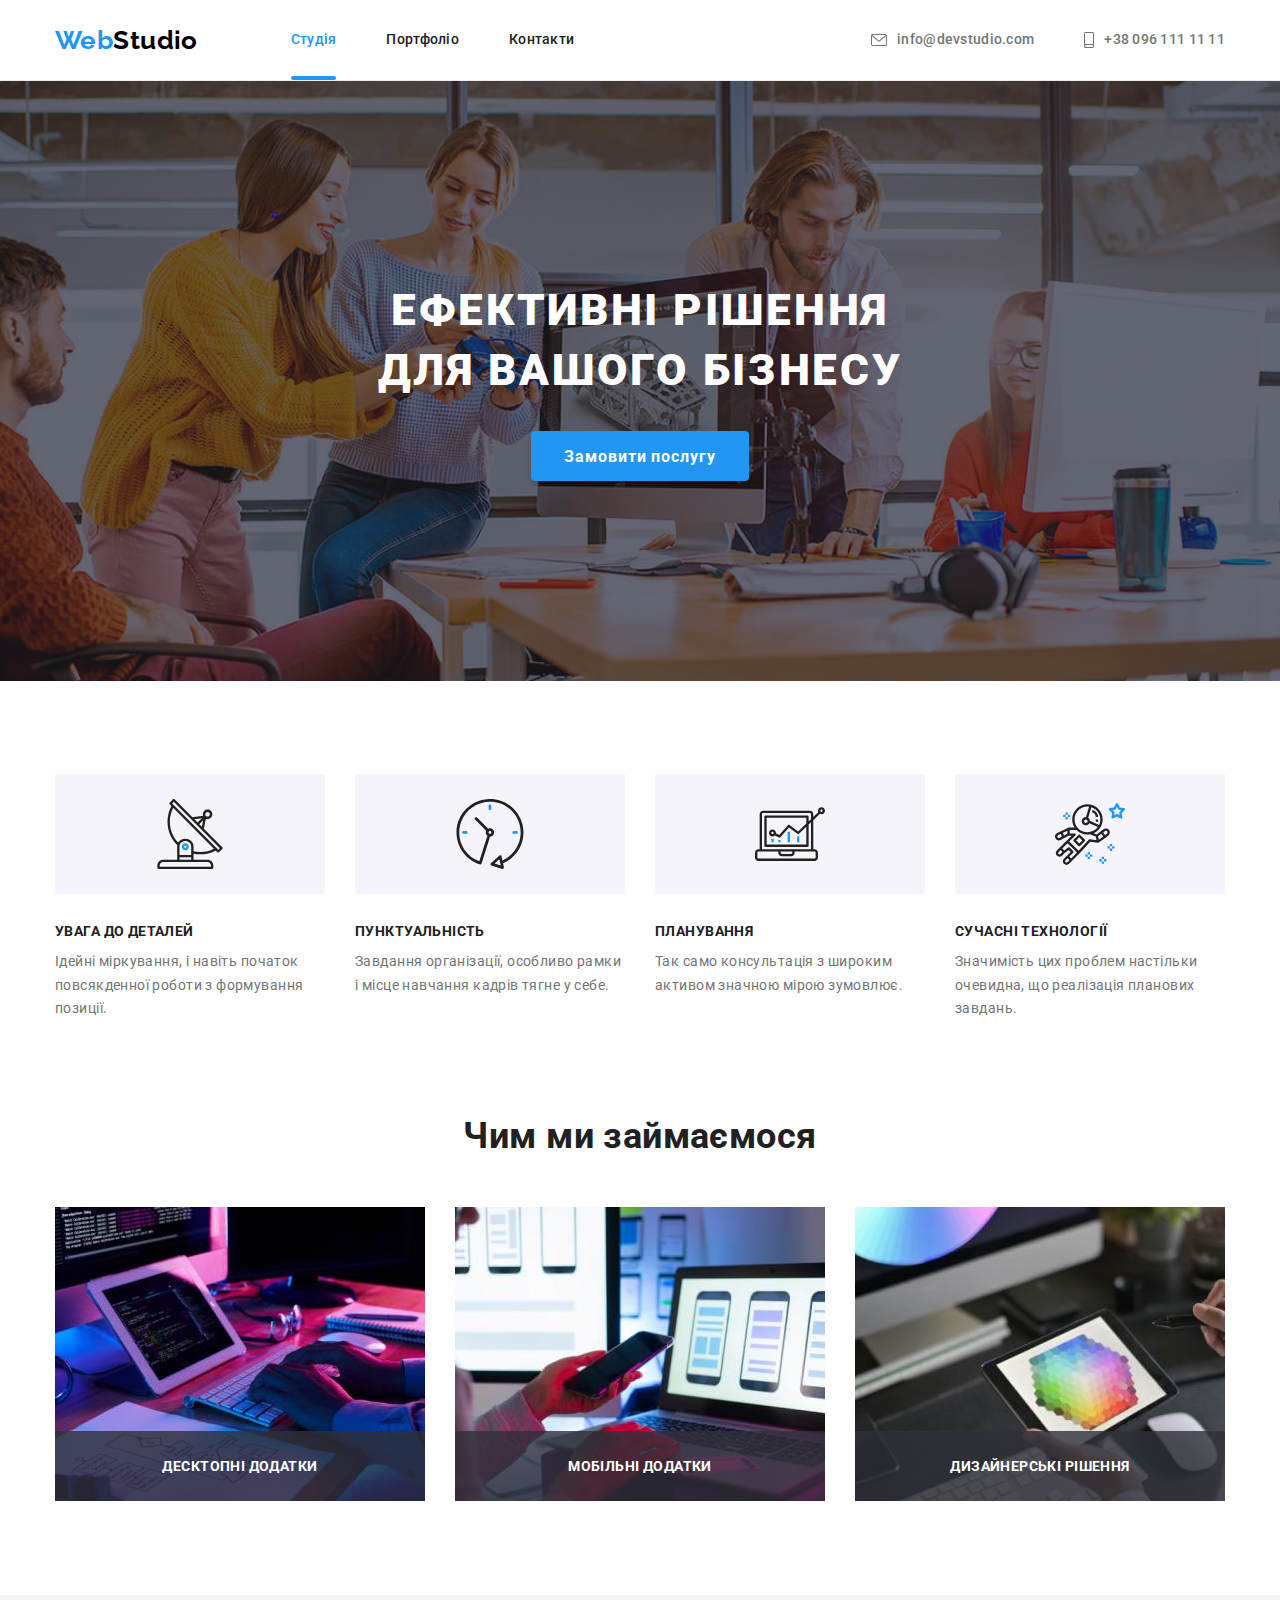
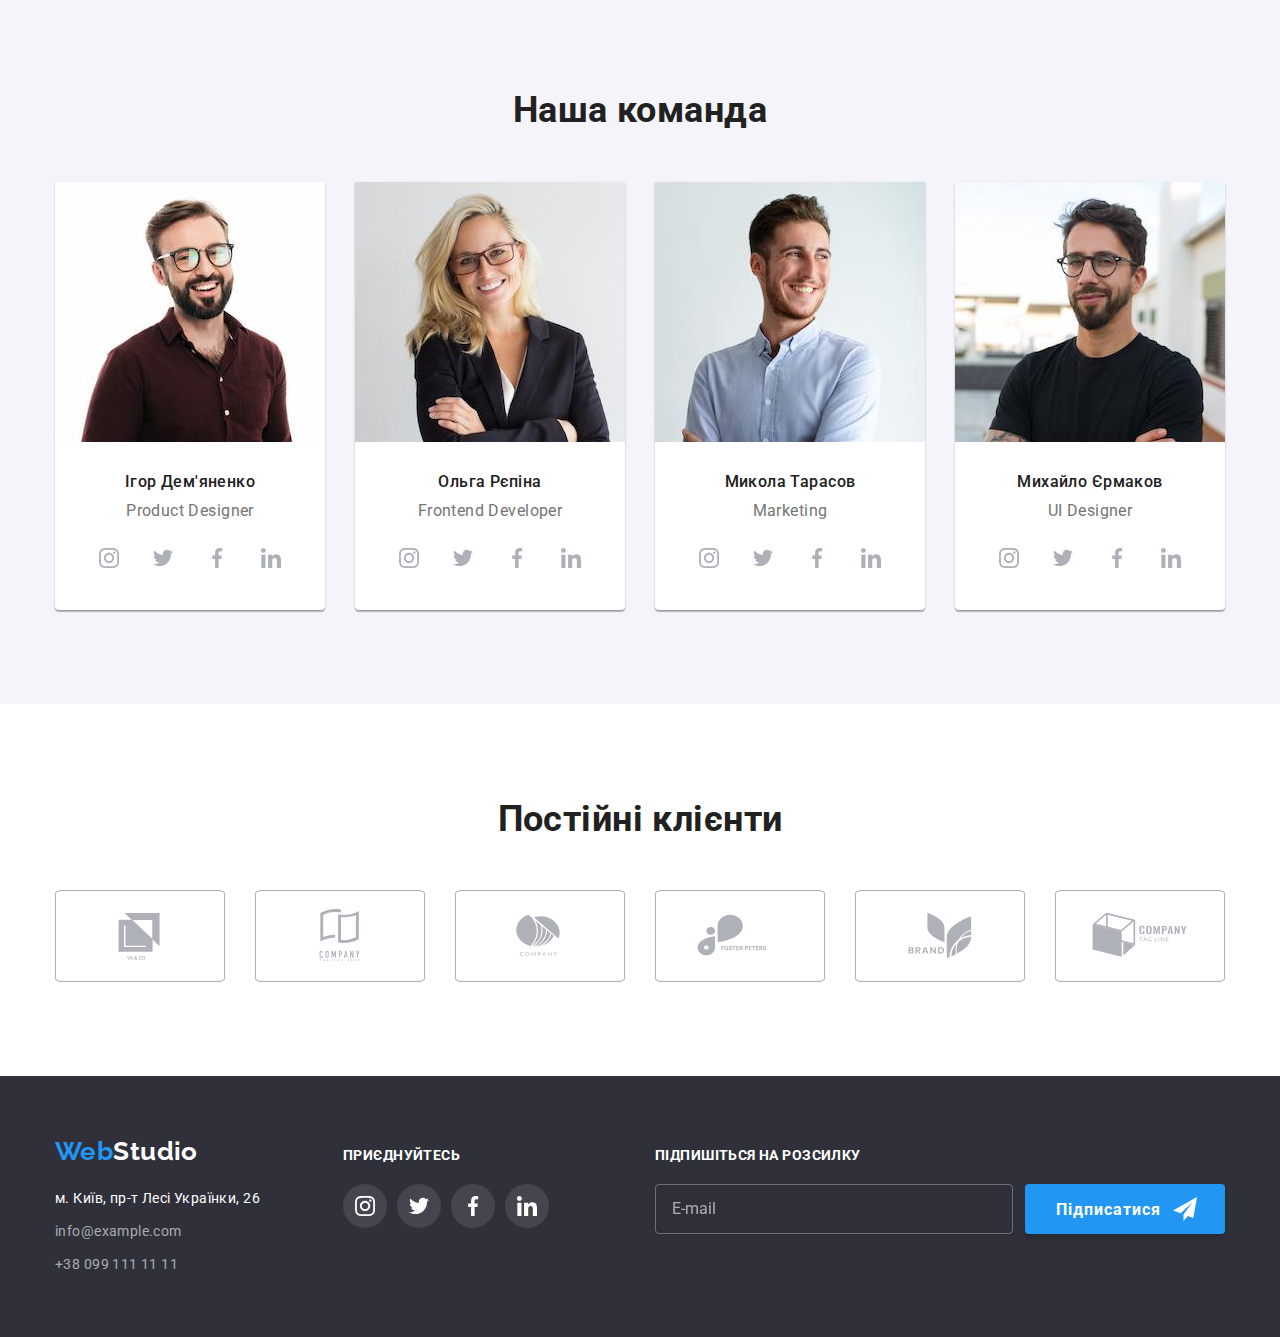
==== index.html @ 8a2d852f "all" ====
<!DOCTYPE html>
<html lang="uk">

<head>
    <meta charset="UTF-8">
    <meta http-equiv="X-UA-Compatible" content="IE=edge">
    <meta name="viewport" content="width=device-width, initial-scale=1.0">
    <title>Студия</title>
    <link rel="preconnect" href="https://fonts.googleapis.com">
    <link rel="preconnect" href="https://fonts.gstatic.com" crossorigin>
    <link
        href="https://fonts.googleapis.com/css2?family=Montserrat:wght@400;700&family=Raleway:wght@700&family=Roboto:wght@400;500;700;900&display=swap"
        rel="stylesheet">
    <link rel="stylesheet" href="https://cdnjs.cloudflare.com/ajax/libs/modern-normalize/1.1.0/modern-normalize.min.css">
    <link rel="stylesheet" href="./css/styles.css">
</head>

<body>
    <!--Заголовок-->
    <header class="header">
        <div class="container header-main">
            <nav class="header-nav">
                <a href="./index.html" class="logo"><span class="web-logo">Web</span><span
                        class="studio-logo">Studio</span></a>
                <ul class="site-nav list">
                    <li class="item"><a href="./index.html" class="link current">Студія</a></li>
                    <li class="item"><a href="./portfolio.html" class="link">Портфоліо</a></li>
                    <li class="item"><a href="" class="link">Контакти</a></li>
                </ul>
            </nav>
            <ul class="header-contact list">
                <li class="item">
                    <a href="mailto:info@devstudio.com" class="link link-icon">
                        <svg class="icon icon-envelope" aria-hidden="true" width="16px" height="12px">
                            <use href="./images/icons.svg#icon-envelope"></use>
                        </svg>
                        info@devstudio.com</a></li>
                <li class="item">
                    <a href="tel:+380961111111" class="link link-icon">
                        <svg class="icon icon-smartphone" aria-hidden="true" width="10px" height="16px">
                            <use href="./images/icons.svg#icon-smartphone"></use>
                        </svg>
                         +38 096 111 11 11</a></li>
            </ul>
        </div>
    </header>
    <main>
            <section class="section hero">
                <h1 class="hero-title">Ефективні рішення <br> для вашого бізнесу</h1>
                <button type="button" class="hero-button" data-modal-open>Замовити послугу</button>
            </section>
        <section class="section features">
           <div class="main-futures container">
            <h2 class="visually-hidden">Особливості</h2>
            <ul class="features-list list">
                 <li class="item">
                    <div class="icon-block">
                        <svg class="icon" aria-hidden="true" width="70px" height="70px">
                            <use href="./images/icons.svg#icon-antenna"></use>
                        </svg>
                    </div>
                    <h3 class="features-head">УВАГА ДО ДЕТАЛЕЙ</h3>
                    <p class="features-text">Ідейні міркування, і навіть початок повсякденної роботи з формування позиції.</p>
                </li>
                 <li class="item">
                    <div class="icon-block">
                        <svg class="icon" aria-hidden="true" width="70px" height="70px">
                            <use href="./images/icons.svg#icon-clock"></use>
                        </svg>
                    </div>
                    <h3 class="features-head">ПУНКТУАЛЬНІСТЬ</h3>
                    <p class="features-text">Завдання організації, особливо рамки і місце навчання кадрів тягне у себе.</p>
                </li>
                 <li class="item">
                    <div class="icon-block">
                        <svg class="icon" aria-hidden="true" width="70px" height="70px">
                            <use href="./images/icons.svg#icon-diagram"></use>
                        </svg>
                    </div>
                    <h3 class="features-head">ПЛАНУВАННЯ</h3>
                    <p class="features-text">Так само консультація з широким активом значною мірою зумовлює.</p>
                </li>
                 <li class="item">
                    <div class="icon-block">
                        <svg class="icon" aria-hidden="true" width="70px" height="70px">
                            <use href="./images/icons.svg#icon-astronaut"></use>
                        </svg>
                    </div>
                    <h3 class="features-head">СУЧАСНІ ТЕХНОЛОГІЇ</h3>
                    <p class="features-text">Значимість цих проблем настільки очевидна, що реалізація планових завдань.</p>
                </li>
            </ul>
           </div>
        </section>
        <section class="section example">
           <div class="main-exemple container">
            <h2 class="example-title">Чим ми займаємося</h2>
            <ul class="example-list list">
                <li class="item">
                    <div class="image-section">
                        <a class="example-photo" href=""><img src="./images/box1.jpg" alt="бокс1" width="370"></a>
                        <p class="example-text">Десктопні додатки</p>
                    </div>
                </li>
                <li class="item">
                    <div class="image-section">
                        <a class="example-photo" href=""><img src="./images/box2.jpg" alt="бокс2" width="370"></a>
                        <p class="example-text">Мобільні додатки</p>
                    </div>
                </li>
                <li class="item">
                    <div class="image-section">
                        <a class="example-photo" href=""><img src="./images/box3.jpg" alt="бокс3" width="370"></a>
                        <p class="example-text">Дизайнерські рішення</p>
                    </div>
                </li>
            </ul>
           </div>
        </section>
        <section class="section team">
           <div class="main-team container">
            <h2 class="team-title">Наша команда</h2>
            <ul class="team-list list">
                <li class="team-link">
                    <a href="">
                        <img src="./images/Igor.jpg" alt="Игорь" width="270"></a>
                    <div class="team-card">
                        <h3 class="team-head">Ігор Дем'яненко</h3>
                    <p class="team-text">Product Designer</p>
                    <ul class="social-list list">
                        <li>
                            <a class="social-link" href="#">
                                <svg class="team-icon" aria-label="Посилання на Instagram" width="20px" height="20px">
                                    <use href="./images/icons.svg#icon-instagram"></use>
                                </svg>
                            </a>
                        </li>
                        <li>
                            <a class="social-link" href="#">
                                <svg class="team-icon" aria-label="Посилання на Twitter" width="20px" height="20px">
                                    <use href="./images/icons.svg#icon-twitter"></use>
                                </svg>
                            </a>
                        </li>
                        <li>
                            <a class="social-link" href="#">
                                <svg class="team-icon" aria-label="Посилання на Facebook" width="20px" height="20px">
                                    <use href="./images/icons.svg#icon-facebook"></use>
                                </svg>
                            </a>
                        </li>
                        <li>
                            <a class="social-link" href="#">
                                <svg class="team-icon" aria-label="Посилання на Linkedin" width="20px" height="20px">
                                    <use href="./images/icons.svg#icon-linkedin"></use>
                                </svg>
                            </a>
                        </li>
                    </ul>
                    </div>
                </li>
                <li class="team-link">
                    <a href="">
                        <img src="./images/Olga.jpg" alt="Ольга" width="270"></a>
                    <div class="team-card">
                        <h3 class="team-head">Ольга Рєпіна</h3>
                    <p class="team-text">Frontend Developer</p>
                    <ul class="social-list list">
                        <li>
                            <a class="social-link" href="#">
                                <svg class="team-icon" aria-label="Посилання на Instagram" width="20px" height="20px">
                                    <use href="./images/icons.svg#icon-instagram"></use>
                                </svg>
                            </a>
                        </li>
                        <li>
                            <a class="social-link" href="#">
                                <svg class="team-icon" aria-label="Посилання на Twitter" width="20px" height="20px">
                                    <use href="./images/icons.svg#icon-twitter"></use>
                                </svg>
                            </a>
                        </li>
                        <li>
                            <a class="social-link" href="#">
                                <svg class="team-icon" aria-label="Посилання на Facebook" width="20px" height="20px">
                                    <use href="./images/icons.svg#icon-facebook"></use>
                                </svg>
                            </a>
                        </li>
                        <li>
                            <a class="social-link" href="#">
                                <svg class="team-icon" aria-label="Посилання на Linkedin" width="20px" height="20px">
                                    <use href="./images/icons.svg#icon-linkedin"></use>
                                </svg>
                            </a>
                        </li>
                    </ul>
                    </div>
                </li>
                <li class="team-link">
                    <a href="">
                        <img src="./images/Mukolay.jpg" alt="Николай" width="270"></a>
                    <div class="team-card">
                        <h3 class="team-head">Микола Тарасов</h3>
                    <p class="team-text">Marketing</p>
                    <ul class="social-list list">
                        <li>
                            <a class="social-link" href="#">
                                <svg class="team-icon" aria-label="Посилання на Instagram" width="20px" height="20px">
                                    <use href="./images/icons.svg#icon-instagram"></use>
                                </svg>
                            </a>
                        </li>
                        <li>
                            <a class="social-link" href="#">
                                <svg class="team-icon" aria-label="Посилання на Twitter" width="20px" height="20px">
                                    <use href="./images/icons.svg#icon-twitter"></use>
                                </svg>
                            </a>
                        </li>
                        <li>
                            <a class="social-link" href="#">
                                <svg class="team-icon" aria-label="Посилання на Facebook" width="20px" height="20px">
                                    <use href="./images/icons.svg#icon-facebook"></use>
                                </svg>
                            </a>
                        </li>
                        <li>
                            <a class="social-link" href="#">
                                <svg class="team-icon" aria-label="Посилання на Linkedin" width="20px" height="20px">
                                    <use href="./images/icons.svg#icon-linkedin"></use>
                                </svg>
                            </a>
                        </li>
                    </ul>
                    </div>
                </li>
                <li class="team-link">
                    <a href="">
                        <img src="./images/Muhaylo.jpg" alt="Михаил" width="270"></a>
                    <div class="team-card">
                        <h3 class="team-head">Михайло Єрмаков</h3>
                    <p class="team-text">UI Designer</p>
                    <ul class="social-list list">
                        <li>
                            <a class="social-link" href="#">
                                <svg class="team-icon" aria-label="Посилання на Instagram" width="20px" height="20px">
                                    <use href="./images/icons.svg#icon-instagram"></use>
                                </svg>
                            </a>
                        </li>
                        <li>
                            <a class="social-link" href="#">
                                <svg class="team-icon" aria-label="Посилання на Twitter" width="20px" height="20px">
                                    <use href="./images/icons.svg#icon-twitter"></use>
                                </svg>
                            </a>
                        </li>
                        <li>
                            <a class="social-link" href="#">
                                <svg class="team-icon" aria-label="Посилання на Facebook" width="20px" height="20px">
                                    <use href="./images/icons.svg#icon-facebook"></use>
                                </svg>
                            </a>
                        </li>
                        <li>
                            <a class="social-link" href="#">
                                <svg class="team-icon" aria-label="Посилання на Linkedin" width="20px" height="20px">
                                    <use href="./images/icons.svg#icon-linkedin"></use>
                                </svg>
                            </a>
                        </li>
                    </ul>
                    </div>
                </li>
            </ul>
           </div>
        </section>
        <section class="clients">
            <div class="container main-clients">
                <h2 class="clients-title">Постійні клієнти</h2>
                <ul class="list clients-list">
                    <li class="clients-block">
                        <a class="clients-link" href="">
                            <svg class="clients-icon" aria-label="Ссылка на сайт клиента" width="160px" height="60px">
                                <use href="./images/icons.svg#icon-logo-1"></use>
                            </svg>
                        </a></li>
                    <li class="clients-block">
                        <a class="clients-link" href="">
                            <svg class="clients-icon" aria-label="Ссылка на сайт клиента" width="160px" height="60px">
                                <use href="./images/icons.svg#icon-logo-2"></use>
                            </svg>
                        </a></li>
                    <li class="clients-block">
                        <a class="clients-link" href="">
                            <svg class="clients-icon" aria-label="Ссылка на сайт клиента" width="160px" height="60px">
                                <use href="./images/icons.svg#icon-logo-3"></use>
                            </svg>
                        </a></li>
                    <li class="clients-block">
                        <a class="clients-link" href="">
                            <svg class="clients-icon" aria-label="Ссылка на сайт клиента" width="160px" height="60px">
                                <use href="./images/icons.svg#icon-logo-4"></use>
                            </svg>
                        </a></li>
                    <li class="clients-block">
                        <a class="clients-link" href="">
                            <svg class="clients-icon" aria-label="Ссылка на сайт клиента" width="160px" height="60px">
                                <use href="./images/icons.svg#icon-logo-5"></use>
                            </svg>
                        </a></li>
                    <li class="clients-block">
                        <a class="clients-link" href="">
                            <svg class="clients-icon" aria-label="Ссылка на сайт клиента" width="160px" height="60px">
                                <use href="./images/icons.svg#icon-logo-6"></use>
                            </svg>
                        </a></li>
                </ul>
            </div>
        </section>
    </main>
    <footer class="footer">
        <div class="main-footer container">
            <div class="footer-block">
                <div class="main-logo">
                    <a href="./index.html" class="logo"><span class="web-logo">Web</span><span
                            class="logo invers-studio-logo">Studio</span></a>
                </div>
                <address>
                    <ul class="list address">
                        <li class="item"><a href="" class="footer-address">м. Київ, пр-т Лесі Українки, 26</a></li>
                        <li class="item"><a href="mailto:info@example.com" class="footer-contact">info@example.com</a> </li>
                        <li class="item"><a href="tel:+380991111111" class="footer-contact">+38 099 111 11 11</a> </li>
                    </ul>
                </address>
            </div>
            <div>
                <h2 class="footer-title">приєднуйтесь</h2>
                <ul class="social-list list">
                    <li>
                        <a class="social-link" href="#">
                            <svg class="social-icon" aria-label="Посилання на Instagram" width="20px" height="20px">
                                <use href="./images/icons.svg#icon-instagram"></use>
                            </svg>
                        </a>
                    </li>
                    <li>
                        <a class="social-link" href="#">
                            <svg class="social-icon" aria-label="Посилання на Twitter" width="20px" height="20px">
                                <use href="./images/icons.svg#icon-twitter"></use>
                            </svg>
                        </a>
                    </li>
                    <li>
                        <a class="social-link" href="#">
                            <svg class="social-icon" aria-label="Посилання на Facebook" width="20px" height="20px">
                                <use href="./images/icons.svg#icon-facebook"></use>
                            </svg>
                        </a>
                    </li>
                    <li>
                        <a class="social-link" href="#">
                            <svg class="social-icon" aria-label="Посилання на Linkedin" width="20px" height="20px">
                                <use href="./images/icons.svg#icon-linkedin"></use>
                            </svg>
                        </a>
                    </li>
                </ul>
            </div>
            <div class="subscribe-block">
                <h2 class="footer-title">Підпишіться на розсилку</h2>
                <form class="footer-form">
                    <div class="footer-mailbox">
                        <label class="footer-label" for="email"></label>
                        <input id="email" class="footer-input" type="email" name="email" placeholder="E-mail">
                    </div>
                   <div class="button-block">
                    <button class="subscribe-button" type="submit" name="subscribe-button">Підписатися</button>
                    <svg class="icon-send" aria-label="Підписатися на розсилку" width="24px" height="24px">
                        <use href="./images/icons.svg#icon-email-send"></use>
                    </svg>
                   </div>
                </form>
            </div>
        </div>
    </footer>
    <div data-modal class="backdrop is-hidden">
        <div class="modal">
            <h2 class="modal-title">Залиште свої дані, ми вам передзвонимо</h2>
            <form class="modal-form">
                <div class="form-field">
                    <label class="form-field-label" for="user-name">Ім'я</label>
                    <div class="input-box">
                        <input class="form-field-input" type="text" name="name" id="user-name">
                        <svg class="form-field-icon" width="18px" height="18px">
                            <use class="form-field-use" href="./images/icons.svg#icon-person-modal"></use>
                        </svg>
                    </div>
                </div>
               <div class="form-field">
                <label class="form-field-label" for="user-tel">Телефон</label>
                <div class="input-box">
                    <input class="form-field-input" type="tel" name="tel" id="user-tel">
                    <svg class="form-field-icon" width="18px" height="18px">
                        <use class="form-field-use" href="./images/icons.svg#icon-phone-modal"></use>
                    </svg>
                </div>
               </div>
                <div class="form-field">
                    <label class="form-field-label" for="user-email">Пошта</label>
                    <div class="input-box">
                        <input class="form-field-input" type="email" name="email" id="user-email">
                        <svg class="form-field-icon" width="18px" height="18px">
                            <use class="form-field-use" href="./images/icons.svg#icon-email-modal"></use>
                        </svg>
                    </div>
                </div>
                <div class="form-field">
                    <label class="form-field-label" for="feedback">Коментар</label>
                    <textarea class="textarea" name="feedback" id="feedback" cols="30" rows="10" placeholder="Введіть текст"></textarea>
                </div>
                <div class="chekbox">
                    <label class="chekbox-label">
                        <input class="chekbox-input" type="checkbox" name="terms-conditions" id="terms-conditions">
                        <svg class="chekbox-icon" aria-hidden="true" width="16px" height="15px">
                            <use class="use-icon-chek" href="./images/icons.svg#icon-icon-check"></use>
                        </svg>
                        Погоджуюся з розсилкою та приймаю &nbsp; <a class="terms-link" href="">Умови договору</a>
                    </label>
                </div>
                        
                <button class="modal-button" type="submit">Відправити</button>
            </form>
            <button data-modal-close class="modal-close" type="button">
                <svg class="modal-icon" aria-hidden="true" width="18px" height="18px">
                    <use href="./images/icons.svg#icon-close"></use>
                </svg>
            </button>
        </div>
    </div>

    <script src="./js/modal.js"></script>
</body>

</html>
---- css/styles.css ----
:root {
    /* базовий фон */
    --base-background-color:#ffffff;
/*Hero+ футер #2F303A */
    --background-hero-footer: #2f303a;
    /* фон сірий для частини секцій #F5F4FA */
    --background-section: #f5f4fa;
    /* Фон головної кнопки */
    --background-hero-button: #188ce8;
    /* основний колір тексту (заголовки) 212121 */
    --primary-text-color: #212121;
    /* допоміжний колір тексту (наповнення) 757575 */
    --secondary-text-color: #757575;
    /* Основний колір іконок */
    --icon-color: #afb1b8;
    /*  білий FFFFFF */
    --full-white-color: #ffffff;
    /* футер адрес #FFFFFF 60% */
    --partial-white-color:rgba(255, 255, 255, 0.6);
    /* акцент голубий 2196F3 */
    --accent-color: #2196f3;
    /* Для логотипу */
    --black-color: #000000;
    /* Основний шрифт */
    --main-font: Roboto;
    --secondary-font: Raleway;

}

/* Тіло */
body {
    background-color: var(--base-background-color);
    color: var(--primary-text-color);
    font-family: var(--main-font), sans-serif;
    font-size: 14px;
    letter-spacing: 0.03em;
}

/* Normalize */
*,
*::before,
*::after {
    box-sizing: border-box;
}

.list {
    list-style: none;
    padding-left: 0;
    margin: 0;
}

img {
	display: block;
	max-width: 100%;
	height: auto;
}
.link {
    text-decoration: none;
    color: inherit;
}
address {
    font-style: normal;
    display: flex;
    align-items: center;
    padding-left: 0px;
}

h1,
h2,
h3,
p {
    margin-top: 0px;
}

.visually-hidden {
    width: 1px;
    height: 1px;
    margin: -1px;
    border: 0;
    padding: 0;
    white-space: nowrap;
    clip-path: inset(100%);
    clip: rect(0 0 0 0);
    overflow: hidden;
}

/* шапка */
.header {
    background-color: #ffffff;
    border-bottom: 1px solid rgba(236, 236, 236, 1);
}
.container {
    display: flex;
    width: 1200px;
    padding-right: 15px;
    padding-left: 15px;
    margin: 0 auto;
}


/* Logo header+footer */
.logo {
    font-family: var(--secondary-font);
    font-size: 26px;
    line-height: 1.19;
    font-weight: 700;
    text-decoration: none;
    /* padding-top: 60px;
    padding-bottom: 20px; */
}
.web-logo {
    color: var(--accent-color);

}
/* чорна чатина лого в шапці */
.studio-logo {
    color: var(--black-color);
  
}
/* біла частина лого в футері */
.invers-studio-logo {
    color: var(--full-white-color);
  
}

/* Навігація */
.header-main {
    align-items: center;
}
.header-nav {
    display: flex;
    align-items: center;
}
.site-nav {
    display: flex;
    margin-left: 93px;

    font-weight: 500;
    line-height: 1.14;
    letter-spacing: 0.02em;
   
}

.site-nav .item:not(:last-child) {
    margin-right: 50px;
    
}
.portfolio {
    display: flex;
}

.site-nav .link {
    display: block;
    padding-top: 32px;
    padding-bottom: 32px;
   
    color: var(--primary-text-color);

    text-decoration: none;
    
}
.site-nav .link.current,
.site-nav .link:hover,
.site-nav .link:focus {
    color: var(--accent-color);
    outline: none;
    transition: color 250ms cubic-bezier(0.4, 0, 0.2, 1);
}
.site-nav .item {
    position: relative;
}
.current::after {
    position: absolute;
    left: 0;
    bottom: 0;;
    display: flex;
    content: "";
    width: 100%;
    height: 4px;
    background-color: var(--accent-color);
    border-radius: 2px;
}


.header-contact {
    display: flex;
    margin-left: auto;
    font-weight: 500;
    line-height: 1.14;
    letter-spacing: 0.02em;
}
.header-contact .link {
    text-decoration: none;
    color: var(--secondary-text-color);
}
.header-contact .link:hover,
.header-contact .link:focus {
    color: var(--accent-color);
    transition:color 250ms cubic-bezier(0.4, 0, 0.2, 1);
}
.header-contact .item+.item {
    margin-left: 50px;
}

/* Іконки */

.icon {
    display: inline-block;
    stroke-width: 0;
    stroke: currentColor;
    fill: currentColor;
    transition: fill 250ms cubic-bezier(0.4, 0, 0.2, 1);
}
.link-icon {
    display: flex;
    align-items: center;
}
.icon-envelope {
    margin-right: 10px;
    fill: var(--secondary-text-color);
    display: flex;
    align-items: center;
}

.icon-smartphone {
    margin-right: 10px;
    fill: var(--secondary-text-color);
    display: flex;
    align-items: center;
}

.link-icon:hover .icon,
.link-icon:focus .icon {
    fill: var(--accent-color);
}
.link-icon:focus {
    outline: none;
}

 

.section {
    padding-top: 94px;
    padding-bottom: 94px;
}
/* Герой */
.hero {
    max-width: 1600px;
    margin-left: auto;
    margin-right: auto;
    background-color: var(--background-hero-footer);
    text-align: center;
    padding-top: 200px;
    padding-bottom: 200px;
    background-image: linear-gradient(to right, rgba(47, 48, 58, 0.4), rgba(47, 48, 58, 0.4)),
    url(../images/hero-bkg.jpg);
    background-size: cover;
    background-repeat: no-repeat;
    background-position:center;
}

.hero-title {
    color: var(--full-white-color);
    font-weight: 900;
    font-size: 44px;
    line-height: 1.36;
    letter-spacing: 0.06em;
    text-transform: uppercase;
    margin-bottom: 30px;
}


.hero-button {
    display: inline-block;
    min-width: 200px;
    height: 50px;
    background-color: var(--accent-color);
    color: var(--full-white-color);
    font-family: inherit;
    font-weight: 700;
    font-size: 16px;
    align-items: center;
    line-height: 1.88;
    letter-spacing: 0.06em;
    padding: 10px 32px;
    border-radius: 4px;
    box-shadow: 0px 4px 4px rgba(0, 0, 0, 0.15);
    border: 1px solid transparent;   
    transition: background-color 250ms cubic-bezier(0.4, 0, 0.2, 1);
}
.hero-button:hover {
    background-color: var(--background-hero-button);
}

/* Особливості */
.features {
    padding-top: 94px;
    padding-bottom: 0px;
/* background-color: #188ce8; */

}
.main-futures {
    display: block;
}
/* .features-title {
visibility: hidden; */
/* margin-bottom: 0px; */
/* font-size: 0px; 
}*/

.features-list {
    display: flex;
    flex-wrap: wrap;
}
.features-list .item {
    width: 270px;
    margin-right: 30px;
}
.features-list .item:nth-child(4n) {
    margin-right: 0px;
}


.features-head {
    font-size: 14px;
    font-weight: 700;
    text-transform: uppercase;
    line-height: 1.14;
    margin-bottom: 10px;
}

.features-text {
    margin-bottom: 0px;
    color: var(--secondary-text-color);

    line-height: 1.71;
}
.icon-block {
    display: flex;
    margin-bottom: 30px;
    width: 270px;
    height: 120px;
    align-items: center;
    justify-content: center;
    background-color: var(--background-section);
}


/* проекти */


.main-exemple {
    display: block;
}

.example-list {
    display: flex;
    flex-wrap: wrap;
}
.example-list .item {
    width: 370px;
    margin-right: 30px;
}
.example-list .item:nth-child(3n) {
    margin-right: 0px;
}
.example-title,
.team-title {
    margin-top: 0px;
    font-weight: 700;
    font-size: 36px;
    line-height: 1.17;
    text-align: center;
    margin-bottom: 50px;
}
.example-text {
    position: absolute;
    width: 100%;
    left: 0;
    bottom: 0;

    padding: 27px 82px;
    margin-bottom: 0;

    font-style: normal;
    font-weight: 700;
    line-height: 1.143;
    background-color:rgba(47, 48, 58,0.8);
    color: var(--full-white-color);
    text-align: center;
    text-transform: uppercase;


}
    
/* Наша команда */
.team {
    background-color: var(--background-section);
    padding-top: 94px;
    /* background-color: aqua; */
}
.main-team {
    display: block;
}
.team-list {
    display: flex;
    flex-wrap: wrap;
}
.team-list .team-link {
    margin-right: 30px;
}
.team-list .team-link:nth-child(4n) {
    margin-right: 0px;
}
.team-card {
    padding-top: 30px;
    padding-bottom: 30px;
}

.team-head {
    margin-bottom: 10px;
    font-weight: 500;
    font-size: 16px;
    line-height: 1.19;
}
.team-link {
    background-color: var(--base-background-color);
    text-align: center;
    box-shadow: 0px 1px 3px rgba(0, 0, 0, 0.12), 0px 1px 1px rgba(0, 0, 0, 0.14), 0px 2px 1px rgba(0, 0, 0, 0.2);
    border-radius: 0px 0px 4px 4px;
}

.team-text {
color: var(--secondary-text-color);
font-size: 16px;
line-height: 1.19;
margin-bottom: 0px;
}
/* Клієнти */
.clients {
    padding-top: 94px;
    padding-bottom: 94px;
}
.main-clients {
    display: block;
    align-items: center;
    justify-content: center;
}
.clients-title {
    margin-top: 0px;
    font-size: 36px;
    line-height: 1.17;
    text-align: center;
    margin-bottom: 50px;
    font-weight: 700;
}
.clients-list {
    display: flex;
    justify-content: center;
}
.clients-block {
    display: flex;
    margin-right: 30px;
    width: 170px;
    height: 92px;
    
}
.clients-block:last-child {
    margin-right: 0px;
}

.clients-link {
    display: flex;
    width: 170px;
    height: 92px;
    align-items: center;
    justify-content: center;
    border: 1px solid var(--icon-color);
    border-radius: 4%;
    transition: border 250ms cubic-bezier(0.4, 0, 0.2, 1);
}
.clients-icon {
    fill: var(--icon-color);
    transition: fill 250ms cubic-bezier(0.4, 0, 0.2, 1);
}
.clients-link:hover .clients-icon,
.clients-link:focus .clients-icon {
    fill: var(--accent-color);
}
.clients-link:focus,
.clients-link:hover {
    border: 1px solid var(--accent-color);
    outline: 1px solid transparent;
    border-radius: 4px;
}


/* Підвал */
.footer {
    /* max-width: 1600px;
    margin-left: auto;
    margin-right: auto; */
    background-color: var(--background-hero-footer);
    padding-top: 60px;
    padding-bottom: 60px;
}
.main-footer {
    display: flex;
    justify-content: space-between;
}
.main-logo {
    margin-bottom: 20px;
}

.address .item {
    margin-bottom: 9px;
}
.address .item:last-child {
    margin-bottom: 0px;
}
.footer-block {
    margin-right: 70px;
}
.footer-address {
    text-decoration: none;
    font-style: normal;
    color: var(--full-white-color);
    transition: color 250ms cubic-bezier(0.4, 0, 0.2, 1);

    line-height: 1.71;
}
.footer-contact {
    text-decoration: none;
    font-style: normal;
    line-height: 1.71;
    color: var(--partial-white-color);
    transition: color 250ms cubic-bezier(0.4, 0, 0.2, 1);
}

.address .footer-contact:hover,
.address .footer-contact:focus,
.address .footer-address:hover,
.address .footer-address:focus {
    color: var(--accent-color);
}
.footer-title {
    margin-top: 12px;
    margin-bottom: 20px;
    color: var(--full-white-color);
    font-size: 14px;
    font-weight: 700;
    line-height: 1.14;
    text-transform: uppercase;
}
.team-link .social-list {
    margin-top: 16px;
}
.social-list {
    display: flex;
    padding-left: 0px;
    margin: 0px;
    align-items: center;
    justify-content: center;
}

.social-link {
    display: flex;
    width: 44px;
    height: 44px;
    border-radius: 50%;
    align-items: center;
    justify-content: center;
    background-color: rgba(255, 255, 255, 0.1);
    transition: fill 250ms cubic-bezier(0.4, 0, 0.2, 1), 
    background-color 250ms cubic-bezier(0.4, 0, 0.2, 1)
}
.social-list li {
    margin-right: 10px;
}
.social-list li:last-child {
    margin-right: 0px;
}
.social-icon {
    fill:var(--full-white-color);
}
.social-link:hover,
.social-link:focus {
    fill: var(--full-white-color);
    background-color: var(--accent-color);
    outline: none;
}
.team-icon {
    fill: var(--icon-color);
    transition: fill 250ms cubic-bezier(0.4, 0, 0.2, 1);
}

.social-link:hover .team-icon,
.social-link:focus .team-icon {
    fill: var(--full-white-color);
}
.subscribe-block {
    margin-left: 93px;
}
.footer-form {
    display: flex;
}
.footer-input {
    width: 358px;
    height: 50px;
    padding: 15px 16px 15px 16px;
    margin: 0;
    font-weight: 400;
    font-size: 16px;
    line-height: 1.25;
    color: var(--full-white-color);
    background-color: transparent;
    border: 1px solid rgba(255, 255, 255, 0.3);
    filter: drop-shadow(0px 4px 4px rgba(0, 0, 0, 0.15));
    border-radius: 4px;
}

.footer-input::placeholder {

color: var(--partial-white-color);
font-weight: 400;
font-size: 16px;
line-height: 1.25;
}
.button-block {
    position: relative;
}
.subscribe-button {
    width: 200px;
    height: 50px;
    padding: 10px 62px 10px 29px;
    margin-left: 12px;
    background-color: var(--accent-color);
    color: var(--full-white-color);
    box-shadow: 0px 4px 4px rgba(0, 0, 0, 0.15);
    border-radius: 4px;
    border: 1px solid transparent;
    font-size: 16px;
    font-weight: 700;
    line-height: 1.875;
    text-align: center;
    align-items: center;
    letter-spacing: 0.06em;
}
.icon-send {
    position: absolute;
    fill: var(--full-white-color);
    top: 50%;
    transform: translateY(-50%);
    right: 28px;
}

/* Портфоліо */
.main-filters {
    display: block;
}
 /* .filters-head {
     visibility: hidden;
     margin-bottom: 0px;
     font-size: 0px;
 } */
 .filters {
     display: flex;
     justify-content: center;
 }
.filters .filter {
    padding: 6px 24px;
    font-family: inherit;
    font-weight: 500;
    font-size: 16px;
    line-height: 1.62;
    text-align: center;
    background-color: var(--background-section);
    color: var(--primary-text-color);
    letter-spacing: 0.03em;
    border: transparent;
    border-radius: 4px;
    transition: background-color 250ms cubic-bezier(0.4, 0, 0.2, 1), 
    color 250ms cubic-bezier(0.4, 0, 0.2, 1), 
    box-shadow 250ms cubic-bezier(0.4, 0, 0.2, 1);
}
.filters .item:not(:last-child) {
    margin-right: 8px;
}
    
.filters .filter:hover,
.filters .filter:focus {
    background-color: var(--accent-color);
    color: var(--full-white-color);
    box-shadow: 0px 3px 1px rgba(0, 0, 0, 0.1), 0px 1px 2px rgba(0, 0, 0, 0.08), 0px 2px 2px rgba(0, 0, 0, 0.12);
    border-radius: 4px;
    outline: none;
}
.projects {
    display: block;
    margin-top: 50px;
}
/* .project-title {
    visibility: hidden;
    margin-bottom: 0px;
    font-size: 0px;
} */
.main-projects {

}
.project-list {
    display: flex;
    flex-wrap: wrap;
}
.project-list .link {
    margin-right: 30px;
    margin-bottom: 30px;
    width: 370px;
}
.project-list .link:nth-child(3n) {
    margin-right: 0px;
}

.project-list .link:nth-last-child(-n+3) {
    margin-bottom: 0px;
}

.project-link {
    display: block;
    text-decoration: none;
    color: var(--primary-text-color);
    border: transparent;
    transition: border 250ms cubic-bezier(0.4, 0, 0.2, 1),
    box-shadow 250ms cubic-bezier(0.4, 0, 0.2, 1);

}
.project-link:hover {
    border: 1px solid #EEEEEE;
    box-shadow: 0px 1px 1px rgba(0, 0, 0, 0.12), 
    0px 4px 4px rgba(0, 0, 0, 0.06), 
    1px 4px 6px rgba(0, 0, 0, 0.16);
}

.project-link:focus {
    outline: none;
    border: 1px solid #EEEEEE;
    box-shadow: 0px 1px 1px rgba(0, 0, 0, 0.12),
    1px 4px 6px rgba(0, 0, 0, 0.16);
    0px 4px 4px rgba(0, 0, 0, 0.06),
}

.image-section {
    position: relative;
    overflow: hidden;
}

.project-overlay {
    position: absolute;
    top: 0;
    left: 0;
    width: 100%;
    height: 100%;
    padding: 63px 24px;
    
    font-family: var(--main-font);
    font-size: 18px;
    font-weight:400;
    line-height: 1.56;
    letter-spacing: 0.03em;
    color: var(--full-white-color);
    background: rgba(33, 150, 243, 0.9);
box-shadow: 
0px 4px 4px rgba(0, 0, 0, 0.25), 
0px 4px 4px rgba(0, 0, 0, 0.25);
    
transform: translateY(100%);
transition: transform 250ms cubic-bezier(0.4, 0, 0.2, 1);
}
.project-link:hover .project-overlay {
     transform: translateY(0);
}

.link-down-part {
    border: 1px solid rgba(238, 238, 238, 1);
    padding: 20px 24px;
}
.project-head {
    margin-bottom: 4px;
    font-weight: 700;
    font-size: 18px;
    line-height: 2;
    letter-spacing: 0.06em;
}
.project-text {
    margin-bottom: 0px;
    color: var(--secondary-text-color);

    font-size: 16px;
    line-height: 1.88;
    
}

/* Модальне вікно */

.backdrop {
    position: fixed;
    top: 0;
    left: 0;
    width: 100%;
    height: 100%;
    background: rgba(0, 0, 0, 0.2);
    opacity: 1;
    transition: opacity 250ms cubic-bezier(0.4, 0, 0.2, 1);
}
.backdrop.is-hidden {
    visibility: hidden;
    opacity: 0;
    pointer-events: none;
   
}
.modal {
    position: absolute;
    min-width: 528px;
    min-height: 581px;
    padding: 40px;
    background-color: var(--full-white-color);
    top: 50%;
    left: 50%;
    transform: translate(-50%, -50%) scale(1);
    transition: transform 250ms cubic-bezier(0.4, 0, 0.2, 1);;
    box-shadow: 
    0px 4px 4px rgba(0, 0, 0, 0.25), 
    0px 4px 4px rgba(0, 0, 0, 0.25);
}
.backdrop.is-hidden .modal {
  transform: translate(-50%, -50%) scale(1.1);

}
.modal-form {
    margin-top: 12px;
}

.modal-title {
margin-bottom: 0;
text-align: center;
}
.form-field {
     margin-top: 10px;

}
.form-field:first-child {
     margin-top: 0;
}
.form-field-label {
    display: block;
    width: 100%;
    margin-bottom: 4px;
    font-weight: 400;
    font-size: 12px;
    line-height: 1.17;
    letter-spacing: 0.01em;
    color: var(--secondary-text-color);;
}
.input-box {
    position: relative;

}
.form-field-input {
    width: 100%;
    padding: 12px 12px 12px 42px;
    border: 1px solid rgba(33, 33, 33, 0.2);
    border-radius: 4px;
    font-weight: 400;
    font-size: 12px;
    line-height: 1.17;
    letter-spacing: 0.01em;
    color: var(--primary-text-color);
    transition: border 250ms cubic-bezier(0.4, 0, 0.2, 1);
}
.form-field-icon {
    position: absolute;
    left: 12px;
    top: 11px;
    transition: fill 250ms cubic-bezier(0.4, 0, 0.2, 1);
}
.form-field-input:focus {
    border: 1px solid var(--accent-color);
    outline: none;
}
.form-field-input:focus+.form-field-icon {
    fill: var(--accent-color);
}


.textarea {
    width: 100%;
    height: 120px;
    /* padding: 0; */
    padding: 12px 16px;
    resize: none;
    border: 1px solid rgba(33, 33, 33, 0.2);
    border-radius: 4px;
    font-weight: 400;
    font-size: 12px;
    line-height: 1.17;
    letter-spacing: 0.01em;
    color: var(--primary-text-color);
    transition: border 250ms cubic-bezier(0.4, 0, 0.2, 1);
}
.textarea:focus {
    border: 1px solid var(--accent-color);
    outline: none;
    color: var(--black-color); 
}
.textarea::placeholder {
    /* padding: 12px 16px; */
    color: rgba(117, 117, 117, 0.5);
}

/* Чекбокс */
.chekbox {
    margin-top: 20px;
    margin-bottom: 30px;
}
.chekbox-label {
    display: flex;
    justify-content: center;
    align-items: center;
    font-weight: 400;
    font-size: 14px;
    line-height: 1.71;
    color: var(--secondary-text-color);
 }

.chekbox-input {
    appearance: none;
    -webkit-appearance: none;
    -moz-appearance: none;
}
.chekbox-icon {
    display: inline-block;
    margin-bottom: 3px;
    width: 16px;
    height: 15px;
    border: 1px solid var(--primary-text-color);
    border-radius: 2px;
    margin-right: 8.3px;
    fill: transparent;
    transition: background-color 250ms cubic-bezier(0.4, 0, 0.2, 1),
    fill 250ms cubic-bezier(0.4, 0, 0.2, 1);
}
.chekbox-input:checked + .chekbox-icon {
    background-color: var(--accent-color);
    fill: var(--full-white-color);
    border: none;
}

.terms-link {
    color: var(--accent-color);
}

.modal-close {
    position: absolute;
    top: 0;
    right: 0;
    margin: 8px;
    display: flex;
    width: 30px;
    height: 30px;
    border-radius: 50%;
    align-items: center;
    background-color: var(--full-white-color);
    border: 1px solid rgba(0, 0, 0, 0.1);
    transition: fill 250ms cubic-bezier(0.4, 0, 0.2, 1);
    cursor: pointer;
}
.modal-button {
    display: flex;
    justify-content: center;
    margin: auto;
    padding: 0;
    width: 200px;
    height: 50px;
    background-color: var(--accent-color);
    color: var(--full-white-color);
    text-align: center;
    align-items: center;
    font-weight: 700;
    font-size: 16px;
    line-height: 1.88;
    letter-spacing: 0.06em;
    border: none;
    box-shadow: 0px 4px 4px rgba(0, 0, 0, 0.15);
    border-radius: 4px;
    cursor: pointer;
}
.modal-close:hover,
.modal-close:focus {
    outline: none;
    fill: var(--accent-color);
}
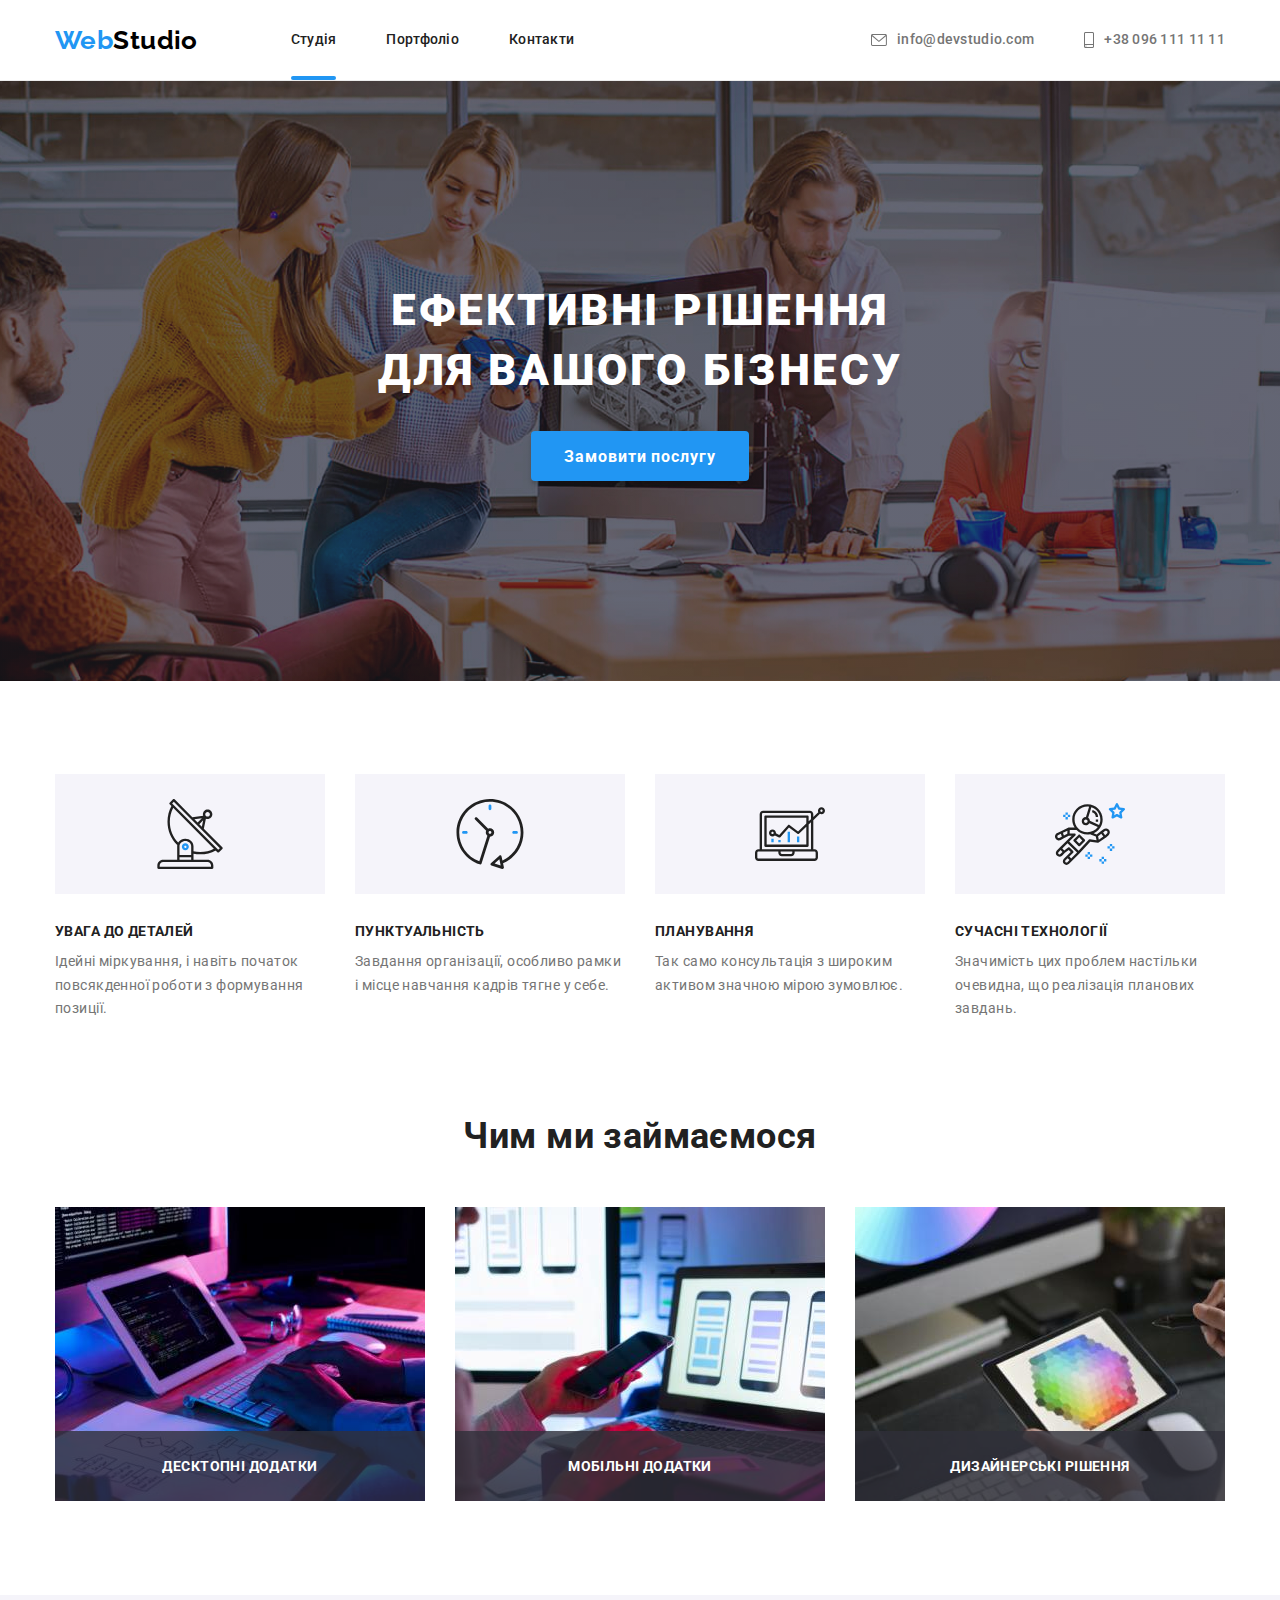
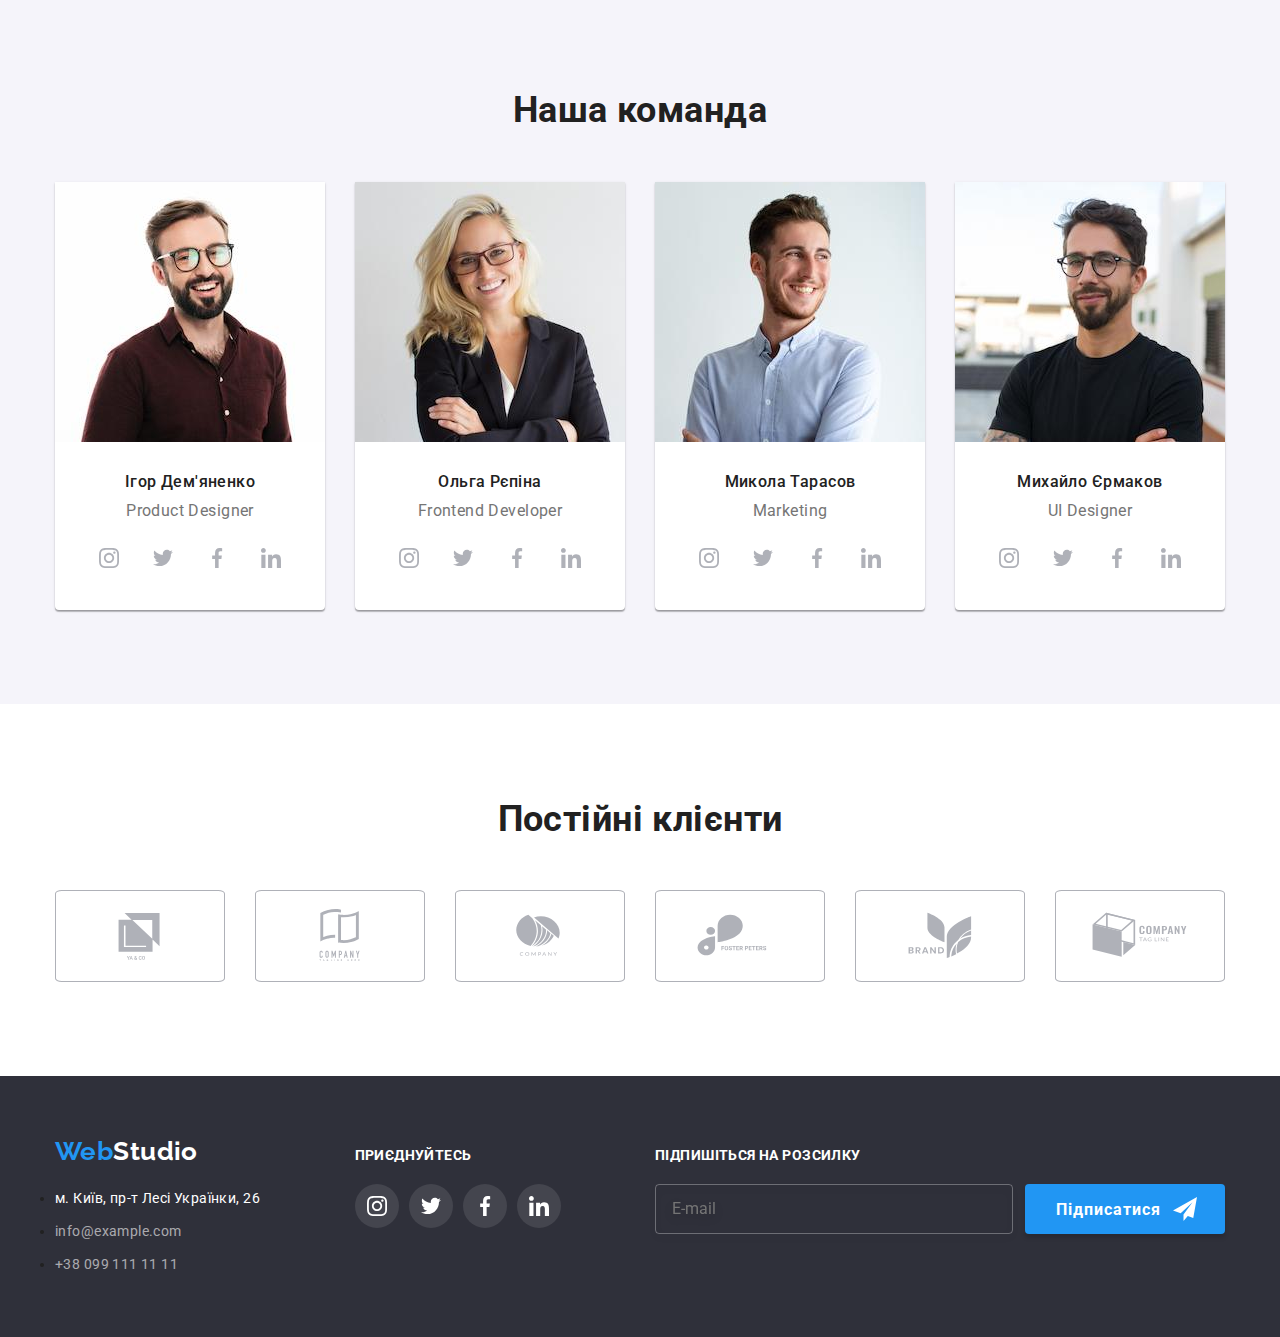
==== commit 68a535d5: "all" ====
--- a/index.html
+++ b/index.html
@@ -18,26 +18,29 @@
 <body>
     <!--Заголовок-->
     <header class="header">
-        <div class="container header-main">
-            <nav class="header-nav">
-                <a href="./index.html" class="logo"><span class="web-logo">Web</span><span
-                        class="studio-logo">Studio</span></a>
-                <ul class="site-nav list">
-                    <li class="item"><a href="./index.html" class="link current">Студія</a></li>
-                    <li class="item"><a href="./portfolio.html" class="link">Портфоліо</a></li>
-                    <li class="item"><a href="" class="link">Контакти</a></li>
+        <div class="container header__container">
+            <nav class="menu">
+                <a href="./index.html" class="logo"><span class="logo--blue">Web</span><span
+                        class="logo--black">Studio</span></a>
+                <ul class="menu__list list">
+                    <li class="menu__item">
+                        <a href="./index.html" class="link menu__link menu__current">Студія</a></li>
+                    <li class="menu__item">
+                        <a href="./portfolio.html" class="link menu__link">Портфоліо</a></li>
+                    <li class="menu__item">
+                        <a href="" class="link menu__link">Контакти</a></li>
                 </ul>
             </nav>
-            <ul class="header-contact list">
-                <li class="item">
-                    <a href="mailto:info@devstudio.com" class="link link-icon">
-                        <svg class="icon icon-envelope" aria-hidden="true" width="16px" height="12px">
+            <ul class="contacts list">
+                <li class="contacts__item">
+                    <a href="mailto:info@devstudio.com" class="link contacts__link">
+                        <svg class="icon contacts__icon" aria-hidden="true" width="16px" height="12px">
                             <use href="./images/icons.svg#icon-envelope"></use>
                         </svg>
                         info@devstudio.com</a></li>
-                <li class="item">
-                    <a href="tel:+380961111111" class="link link-icon">
-                        <svg class="icon icon-smartphone" aria-hidden="true" width="10px" height="16px">
+                <li class="contacts__item">
+                    <a href="tel:+380961111111" class="link contacts__link">
+                        <svg class="icon contacts__icon" aria-hidden="true" width="10px" height="16px">
                             <use href="./images/icons.svg#icon-smartphone"></use>
                         </svg>
                          +38 096 111 11 11</a></li>
@@ -46,112 +49,112 @@
     </header>
     <main>
             <section class="section hero">
-                <h1 class="hero-title">Ефективні рішення <br> для вашого бізнесу</h1>
-                <button type="button" class="hero-button" data-modal-open>Замовити послугу</button>
+                <h1 class="hero__title">Ефективні рішення <br> для вашого бізнесу</h1>
+                <button class="button hero__button" type="button" data-modal-open>Замовити послугу</button>
             </section>
         <section class="section features">
-           <div class="main-futures container">
+           <div class="container">
             <h2 class="visually-hidden">Особливості</h2>
-            <ul class="features-list list">
-                 <li class="item">
-                    <div class="icon-block">
+            <ul class="list features__list">
+                 <li class="features__item">
+                    <div class="features__icon-wrap">
                         <svg class="icon" aria-hidden="true" width="70px" height="70px">
                             <use href="./images/icons.svg#icon-antenna"></use>
                         </svg>
                     </div>
-                    <h3 class="features-head">УВАГА ДО ДЕТАЛЕЙ</h3>
-                    <p class="features-text">Ідейні міркування, і навіть початок повсякденної роботи з формування позиції.</p>
-                </li>
-                 <li class="item">
-                    <div class="icon-block">
+                    <h3 class="features__head">УВАГА ДО ДЕТАЛЕЙ</h3>
+                    <p class="features__text">Ідейні міркування, і навіть початок повсякденної роботи з формування позиції.</p>
+                </li>
+                 <li class="features__item">
+                    <div class="features__icon-wrap">
                         <svg class="icon" aria-hidden="true" width="70px" height="70px">
                             <use href="./images/icons.svg#icon-clock"></use>
                         </svg>
                     </div>
-                    <h3 class="features-head">ПУНКТУАЛЬНІСТЬ</h3>
-                    <p class="features-text">Завдання організації, особливо рамки і місце навчання кадрів тягне у себе.</p>
-                </li>
-                 <li class="item">
-                    <div class="icon-block">
+                    <h3 class="features__head">ПУНКТУАЛЬНІСТЬ</h3>
+                    <p class="features__text">Завдання організації, особливо рамки і місце навчання кадрів тягне у себе.</p>
+                </li>
+                 <li class="features__item">
+                    <div class="features__icon-wrap">
                         <svg class="icon" aria-hidden="true" width="70px" height="70px">
                             <use href="./images/icons.svg#icon-diagram"></use>
                         </svg>
                     </div>
-                    <h3 class="features-head">ПЛАНУВАННЯ</h3>
-                    <p class="features-text">Так само консультація з широким активом значною мірою зумовлює.</p>
-                </li>
-                 <li class="item">
-                    <div class="icon-block">
+                    <h3 class="features__head">ПЛАНУВАННЯ</h3>
+                    <p class="features__text">Так само консультація з широким активом значною мірою зумовлює.</p>
+                </li>
+                 <li class="features__item">
+                    <div class="features__icon-wrap">
                         <svg class="icon" aria-hidden="true" width="70px" height="70px">
                             <use href="./images/icons.svg#icon-astronaut"></use>
                         </svg>
                     </div>
-                    <h3 class="features-head">СУЧАСНІ ТЕХНОЛОГІЇ</h3>
-                    <p class="features-text">Значимість цих проблем настільки очевидна, що реалізація планових завдань.</p>
+                    <h3 class="features__head">СУЧАСНІ ТЕХНОЛОГІЇ</h3>
+                    <p class="features__text">Значимість цих проблем настільки очевидна, що реалізація планових завдань.</p>
                 </li>
             </ul>
            </div>
         </section>
         <section class="section example">
-           <div class="main-exemple container">
-            <h2 class="example-title">Чим ми займаємося</h2>
-            <ul class="example-list list">
-                <li class="item">
-                    <div class="image-section">
-                        <a class="example-photo" href=""><img src="./images/box1.jpg" alt="бокс1" width="370"></a>
-                        <p class="example-text">Десктопні додатки</p>
-                    </div>
-                </li>
-                <li class="item">
-                    <div class="image-section">
-                        <a class="example-photo" href=""><img src="./images/box2.jpg" alt="бокс2" width="370"></a>
-                        <p class="example-text">Мобільні додатки</p>
-                    </div>
-                </li>
-                <li class="item">
-                    <div class="image-section">
-                        <a class="example-photo" href=""><img src="./images/box3.jpg" alt="бокс3" width="370"></a>
-                        <p class="example-text">Дизайнерські рішення</p>
+           <div class="container">
+            <h2 class="title">Чим ми займаємося</h2>
+            <ul class="list example__list">
+                <li class="example__item">
+                    <div class="example__image-wrap">
+                        <a class="example__photo" href=""><img src="./images/box1.jpg" alt="бокс1" width="370"></a>
+                        <p class="example__text">Десктопні додатки</p>
+                    </div>
+                </li>
+                <li class="example__item">
+                    <div class="example__image-wrap">
+                        <a class="example__photo" href=""><img src="./images/box2.jpg" alt="бокс2" width="370"></a>
+                        <p class="example__text">Мобільні додатки</p>
+                    </div>
+                </li>
+                <li class="example__item">
+                    <div class="example__image-wrap">
+                        <a class="example__photo" href=""><img src="./images/box3.jpg" alt="бокс3" width="370"></a>
+                        <p class="example__text">Дизайнерські рішення</p>
                     </div>
                 </li>
             </ul>
            </div>
         </section>
         <section class="section team">
-           <div class="main-team container">
-            <h2 class="team-title">Наша команда</h2>
-            <ul class="team-list list">
-                <li class="team-link">
+           <div class="container">
+            <h2 class="title">Наша команда</h2>
+            <ul class="team__list list">
+                <li class="team__link">
                     <a href="">
                         <img src="./images/Igor.jpg" alt="Игорь" width="270"></a>
-                    <div class="team-card">
-                        <h3 class="team-head">Ігор Дем'яненко</h3>
-                    <p class="team-text">Product Designer</p>
-                    <ul class="social-list list">
-                        <li>
-                            <a class="social-link" href="#">
-                                <svg class="team-icon" aria-label="Посилання на Instagram" width="20px" height="20px">
+                    <div class="team__card">
+                        <h3 class="team__name">Ігор Дем'яненко</h3>
+                    <p class="team__profession">Product Designer</p>
+                    <ul class="social__list list">
+                        <li>
+                            <a class="social__link" href="#">
+                                <svg class="social__icon--grey-color" aria-label="Посилання на Instagram" width="20px" height="20px">
                                     <use href="./images/icons.svg#icon-instagram"></use>
                                 </svg>
                             </a>
                         </li>
                         <li>
-                            <a class="social-link" href="#">
-                                <svg class="team-icon" aria-label="Посилання на Twitter" width="20px" height="20px">
+                            <a class="social__link" href="#">
+                                <svg class="social__icon--grey-color" aria-label="Посилання на Twitter" width="20px" height="20px">
                                     <use href="./images/icons.svg#icon-twitter"></use>
                                 </svg>
                             </a>
                         </li>
                         <li>
-                            <a class="social-link" href="#">
-                                <svg class="team-icon" aria-label="Посилання на Facebook" width="20px" height="20px">
+                            <a class="social__link" href="#">
+                                <svg class="social__icon--grey-color" aria-label="Посилання на Facebook" width="20px" height="20px">
                                     <use href="./images/icons.svg#icon-facebook"></use>
                                 </svg>
                             </a>
                         </li>
                         <li>
-                            <a class="social-link" href="#">
-                                <svg class="team-icon" aria-label="Посилання на Linkedin" width="20px" height="20px">
+                            <a class="social__link" href="#">
+                                <svg class="social__icon--grey-color" aria-label="Посилання на Linkedin" width="20px" height="20px">
                                     <use href="./images/icons.svg#icon-linkedin"></use>
                                 </svg>
                             </a>
@@ -159,37 +162,37 @@
                     </ul>
                     </div>
                 </li>
-                <li class="team-link">
+                <li class="team__link">
                     <a href="">
                         <img src="./images/Olga.jpg" alt="Ольга" width="270"></a>
-                    <div class="team-card">
-                        <h3 class="team-head">Ольга Рєпіна</h3>
-                    <p class="team-text">Frontend Developer</p>
-                    <ul class="social-list list">
-                        <li>
-                            <a class="social-link" href="#">
-                                <svg class="team-icon" aria-label="Посилання на Instagram" width="20px" height="20px">
+                    <div class="team__card">
+                        <h3 class="team__name">Ольга Рєпіна</h3>
+                    <p class="team__profession">Frontend Developer</p>
+                    <ul class="social__list list">
+                        <li>
+                            <a class="social__link" href="#">
+                                <svg class="social__icon--grey-color" aria-label="Посилання на Instagram" width="20px" height="20px">
                                     <use href="./images/icons.svg#icon-instagram"></use>
                                 </svg>
                             </a>
                         </li>
                         <li>
-                            <a class="social-link" href="#">
-                                <svg class="team-icon" aria-label="Посилання на Twitter" width="20px" height="20px">
+                            <a class="social__link" href="#">
+                                <svg class="social__icon--grey-color" aria-label="Посилання на Twitter" width="20px" height="20px">
                                     <use href="./images/icons.svg#icon-twitter"></use>
                                 </svg>
                             </a>
                         </li>
                         <li>
-                            <a class="social-link" href="#">
-                                <svg class="team-icon" aria-label="Посилання на Facebook" width="20px" height="20px">
+                            <a class="social__link" href="#">
+                                <svg class="social__icon--grey-color" aria-label="Посилання на Facebook" width="20px" height="20px">
                                     <use href="./images/icons.svg#icon-facebook"></use>
                                 </svg>
                             </a>
                         </li>
                         <li>
-                            <a class="social-link" href="#">
-                                <svg class="team-icon" aria-label="Посилання на Linkedin" width="20px" height="20px">
+                            <a class="social__link" href="#">
+                                <svg class="social__icon--grey-color" aria-label="Посилання на Linkedin" width="20px" height="20px">
                                     <use href="./images/icons.svg#icon-linkedin"></use>
                                 </svg>
                             </a>
@@ -197,37 +200,37 @@
                     </ul>
                     </div>
                 </li>
-                <li class="team-link">
+                <li class="team__link">
                     <a href="">
                         <img src="./images/Mukolay.jpg" alt="Николай" width="270"></a>
-                    <div class="team-card">
-                        <h3 class="team-head">Микола Тарасов</h3>
-                    <p class="team-text">Marketing</p>
-                    <ul class="social-list list">
-                        <li>
-                            <a class="social-link" href="#">
-                                <svg class="team-icon" aria-label="Посилання на Instagram" width="20px" height="20px">
+                    <div class="team__card">
+                        <h3 class="team__name">Микола Тарасов</h3>
+                    <p class="team__profession">Marketing</p>
+                    <ul class="social__list list">
+                        <li>
+                            <a class="social__link" href="#">
+                                <svg class="social__icon--grey-color" aria-label="Посилання на Instagram" width="20px" height="20px">
                                     <use href="./images/icons.svg#icon-instagram"></use>
                                 </svg>
                             </a>
                         </li>
                         <li>
-                            <a class="social-link" href="#">
-                                <svg class="team-icon" aria-label="Посилання на Twitter" width="20px" height="20px">
+                            <a class="social__link" href="#">
+                                <svg class="social__icon--grey-color" aria-label="Посилання на Twitter" width="20px" height="20px">
                                     <use href="./images/icons.svg#icon-twitter"></use>
                                 </svg>
                             </a>
                         </li>
                         <li>
-                            <a class="social-link" href="#">
-                                <svg class="team-icon" aria-label="Посилання на Facebook" width="20px" height="20px">
+                            <a class="social__link" href="#">
+                                <svg class="social__icon--grey-color" aria-label="Посилання на Facebook" width="20px" height="20px">
                                     <use href="./images/icons.svg#icon-facebook"></use>
                                 </svg>
                             </a>
                         </li>
                         <li>
-                            <a class="social-link" href="#">
-                                <svg class="team-icon" aria-label="Посилання на Linkedin" width="20px" height="20px">
+                            <a class="social__link" href="#">
+                                <svg class="social__icon--grey-color" aria-label="Посилання на Linkedin" width="20px" height="20px">
                                     <use href="./images/icons.svg#icon-linkedin"></use>
                                 </svg>
                             </a>
@@ -235,37 +238,37 @@
                     </ul>
                     </div>
                 </li>
-                <li class="team-link">
+                <li class="team__link">
                     <a href="">
                         <img src="./images/Muhaylo.jpg" alt="Михаил" width="270"></a>
-                    <div class="team-card">
-                        <h3 class="team-head">Михайло Єрмаков</h3>
-                    <p class="team-text">UI Designer</p>
-                    <ul class="social-list list">
-                        <li>
-                            <a class="social-link" href="#">
-                                <svg class="team-icon" aria-label="Посилання на Instagram" width="20px" height="20px">
+                    <div class="team__card">
+                        <h3 class="team__name">Михайло Єрмаков</h3>
+                    <p class="team__profession">UI Designer</p>
+                    <ul class="social__list list">
+                        <li>
+                            <a class="social__link" href="#">
+                                <svg class="social__icon--grey-color" aria-label="Посилання на Instagram" width="20px" height="20px">
                                     <use href="./images/icons.svg#icon-instagram"></use>
                                 </svg>
                             </a>
                         </li>
                         <li>
-                            <a class="social-link" href="#">
-                                <svg class="team-icon" aria-label="Посилання на Twitter" width="20px" height="20px">
+                            <a class="social__link" href="#">
+                                <svg class="social__icon--grey-color" aria-label="Посилання на Twitter" width="20px" height="20px">
                                     <use href="./images/icons.svg#icon-twitter"></use>
                                 </svg>
                             </a>
                         </li>
                         <li>
-                            <a class="social-link" href="#">
-                                <svg class="team-icon" aria-label="Посилання на Facebook" width="20px" height="20px">
+                            <a class="social__link" href="#">
+                                <svg class="social__icon--grey-color" aria-label="Посилання на Facebook" width="20px" height="20px">
                                     <use href="./images/icons.svg#icon-facebook"></use>
                                 </svg>
                             </a>
                         </li>
                         <li>
-                            <a class="social-link" href="#">
-                                <svg class="team-icon" aria-label="Посилання на Linkedin" width="20px" height="20px">
+                            <a class="social__link" href="#">
+                                <svg class="social__icon--grey-color" aria-label="Посилання на Linkedin" width="20px" height="20px">
                                     <use href="./images/icons.svg#icon-linkedin"></use>
                                 </svg>
                             </a>
@@ -276,43 +279,43 @@
             </ul>
            </div>
         </section>
-        <section class="clients">
-            <div class="container main-clients">
-                <h2 class="clients-title">Постійні клієнти</h2>
-                <ul class="list clients-list">
-                    <li class="clients-block">
-                        <a class="clients-link" href="">
-                            <svg class="clients-icon" aria-label="Ссылка на сайт клиента" width="160px" height="60px">
+        <section class=" section clients">
+            <div class="container">
+                <h2 class="title">Постійні клієнти</h2>
+                <ul class="list clients__list">
+                    <li class="clients__item-wrap">
+                        <a class="clients__link" href="">
+                            <svg class="clients__logo" aria-label="Ссылка на сайт клиента" width="160px" height="60px">
                                 <use href="./images/icons.svg#icon-logo-1"></use>
                             </svg>
                         </a></li>
-                    <li class="clients-block">
-                        <a class="clients-link" href="">
-                            <svg class="clients-icon" aria-label="Ссылка на сайт клиента" width="160px" height="60px">
+                    <li class="clients__item-wrap">
+                        <a class="clients__link" href="">
+                            <svg class="clients__logo" aria-label="Ссылка на сайт клиента" width="160px" height="60px">
                                 <use href="./images/icons.svg#icon-logo-2"></use>
                             </svg>
                         </a></li>
-                    <li class="clients-block">
-                        <a class="clients-link" href="">
-                            <svg class="clients-icon" aria-label="Ссылка на сайт клиента" width="160px" height="60px">
+                    <li class="clients__item-wrap">
+                        <a class="clients__link" href="">
+                            <svg class="clients__logo" aria-label="Ссылка на сайт клиента" width="160px" height="60px">
                                 <use href="./images/icons.svg#icon-logo-3"></use>
                             </svg>
                         </a></li>
-                    <li class="clients-block">
-                        <a class="clients-link" href="">
-                            <svg class="clients-icon" aria-label="Ссылка на сайт клиента" width="160px" height="60px">
+                    <li class="clients__item-wrap">
+                        <a class="clients__link" href="">
+                            <svg class="clients__logo" aria-label="Ссылка на сайт клиента" width="160px" height="60px">
                                 <use href="./images/icons.svg#icon-logo-4"></use>
                             </svg>
                         </a></li>
-                    <li class="clients-block">
-                        <a class="clients-link" href="">
-                            <svg class="clients-icon" aria-label="Ссылка на сайт клиента" width="160px" height="60px">
+                    <li class="clients__item-wrap">
+                        <a class="clients__link" href="">
+                            <svg class="clients__logo" aria-label="Ссылка на сайт клиента" width="160px" height="60px">
                                 <use href="./images/icons.svg#icon-logo-5"></use>
                             </svg>
                         </a></li>
-                    <li class="clients-block">
-                        <a class="clients-link" href="">
-                            <svg class="clients-icon" aria-label="Ссылка на сайт клиента" width="160px" height="60px">
+                    <li class="clients__item-wrap">
+                        <a class="clients__link" href="">
+                            <svg class="clients__logo" aria-label="Ссылка на сайт клиента" width="160px" height="60px">
                                 <use href="./images/icons.svg#icon-logo-6"></use>
                             </svg>
                         </a></li>
@@ -321,63 +324,68 @@
         </section>
     </main>
     <footer class="footer">
-        <div class="main-footer container">
-            <div class="footer-block">
-                <div class="main-logo">
-                    <a href="./index.html" class="logo"><span class="web-logo">Web</span><span
-                            class="logo invers-studio-logo">Studio</span></a>
-                </div>
-                <address>
-                    <ul class="list address">
-                        <li class="item"><a href="" class="footer-address">м. Київ, пр-т Лесі Українки, 26</a></li>
-                        <li class="item"><a href="mailto:info@example.com" class="footer-contact">info@example.com</a> </li>
-                        <li class="item"><a href="tel:+380991111111" class="footer-contact">+38 099 111 11 11</a> </li>
+        <div class="footer__container container">
+            <div class="footer__wrap">
+                <div class="footer__logo-wrap">
+                    <a href="./index.html" class="logo"><span class="logo--blue">Web</span><span class="logo--white">Studio</span></a>
+                </div>
+                <address class="address">
+                    <ul class="address__list">
+                        <li class="address__item">
+                            <a href="" class="address__contacts--color-white">м. Київ, пр-т Лесі Українки, 26</a>
+                        </li>
+                        <li class="address__item">
+                            <a href="mailto:info@example.com" class="address__contacts--color-grey">info@example.com</a>
+                        </li>
+                        <li class="address__item">
+                            <a href="tel:+380991111111" class="address__contacts--color-grey">+38 099 111 11 11</a>
+                        </li>
                     </ul>
                 </address>
             </div>
-            <div>
-                <h2 class="footer-title">приєднуйтесь</h2>
-                <ul class="social-list list">
+            <div class="social">
+                <h2 class="call-to-action">приєднуйтесь</h2>
+                <ul class="social__list list">
                     <li>
-                        <a class="social-link" href="#">
-                            <svg class="social-icon" aria-label="Посилання на Instagram" width="20px" height="20px">
+                        <a class="social__link" href="#">
+                            <svg class="social__icon--white-color" aria-label="Посилання на Instagram" width="20px" height="20px">
                                 <use href="./images/icons.svg#icon-instagram"></use>
                             </svg>
                         </a>
                     </li>
                     <li>
-                        <a class="social-link" href="#">
-                            <svg class="social-icon" aria-label="Посилання на Twitter" width="20px" height="20px">
+                        <a class="social__link" href="#">
+                            <svg class="social__icon--white-color" aria-label="Посилання на Twitter" width="20px" height="20px">
                                 <use href="./images/icons.svg#icon-twitter"></use>
                             </svg>
                         </a>
                     </li>
                     <li>
-                        <a class="social-link" href="#">
-                            <svg class="social-icon" aria-label="Посилання на Facebook" width="20px" height="20px">
+                        <a class="social__link" href="#">
+                            <svg class="social__icon--white-color" aria-label="Посилання на Facebook" width="20px" height="20px">
                                 <use href="./images/icons.svg#icon-facebook"></use>
                             </svg>
                         </a>
                     </li>
                     <li>
-                        <a class="social-link" href="#">
-                            <svg class="social-icon" aria-label="Посилання на Linkedin" width="20px" height="20px">
+                        <a class="social__link" href="#">
+                            <svg class="social__icon--white-color" aria-label="Посилання на Linkedin" width="20px" height="20px">
                                 <use href="./images/icons.svg#icon-linkedin"></use>
                             </svg>
                         </a>
                     </li>
                 </ul>
             </div>
-            <div class="subscribe-block">
-                <h2 class="footer-title">Підпишіться на розсилку</h2>
-                <form class="footer-form">
-                    <div class="footer-mailbox">
-                        <label class="footer-label" for="email"></label>
-                        <input id="email" class="footer-input" type="email" name="email" placeholder="E-mail">
-                    </div>
-                   <div class="button-block">
-                    <button class="subscribe-button" type="submit" name="subscribe-button">Підписатися</button>
-                    <svg class="icon-send" aria-label="Підписатися на розсилку" width="24px" height="24px">
+            <div class="subscribe">
+                <h2 class="call-to-action">Підпишіться на розсилку</h2>
+                <form class="subscribe__form">
+                    <div>
+                        <label class="subscribe__label" for="email"></label>
+                        <input class="subscribe__input" id="email" type="email" name="email" placeholder="E-mail">
+                    </div>
+                   <div class="subscribe__button-block">
+                    <button class="button subscribe__button" type="submit" name="subscribe-button">Підписатися</button>
+                    <svg class="subscribe__icon" aria-label="Підписатися на розсилку" width="24px" height="24px">
                         <use href="./images/icons.svg#icon-email-send"></use>
                     </svg>
                    </div>
@@ -387,52 +395,52 @@
     </footer>
     <div data-modal class="backdrop is-hidden">
         <div class="modal">
-            <h2 class="modal-title">Залиште свої дані, ми вам передзвонимо</h2>
-            <form class="modal-form">
+            <h2 class="modal__title">Залиште свої дані, ми вам передзвонимо</h2>
+            <form class="modal__form">
                 <div class="form-field">
-                    <label class="form-field-label" for="user-name">Ім'я</label>
-                    <div class="input-box">
-                        <input class="form-field-input" type="text" name="name" id="user-name">
-                        <svg class="form-field-icon" width="18px" height="18px">
-                            <use class="form-field-use" href="./images/icons.svg#icon-person-modal"></use>
+                    <label class="form-field__label" for="user-name">Ім'я</label>
+                    <div class="form-field__input-wrap">
+                        <input class="form-field__input" type="text" name="name" id="user-name">
+                        <svg class="form-field__icon" width="18px" height="18px">
+                            <use href="./images/icons.svg#icon-person-modal"></use>
                         </svg>
                     </div>
                 </div>
                <div class="form-field">
-                <label class="form-field-label" for="user-tel">Телефон</label>
-                <div class="input-box">
-                    <input class="form-field-input" type="tel" name="tel" id="user-tel">
-                    <svg class="form-field-icon" width="18px" height="18px">
-                        <use class="form-field-use" href="./images/icons.svg#icon-phone-modal"></use>
+                <label class="form-field__label" for="user-tel">Телефон</label>
+                <div class="form-field__input-wrap">
+                    <input class="form-field__input" type="tel" name="tel" id="user-tel">
+                    <svg class="form-field__icon" width="18px" height="18px">
+                        <use href="./images/icons.svg#icon-phone-modal"></use>
                     </svg>
                 </div>
                </div>
                 <div class="form-field">
-                    <label class="form-field-label" for="user-email">Пошта</label>
-                    <div class="input-box">
-                        <input class="form-field-input" type="email" name="email" id="user-email">
-                        <svg class="form-field-icon" width="18px" height="18px">
-                            <use class="form-field-use" href="./images/icons.svg#icon-email-modal"></use>
+                    <label class="form-field__label" for="user-email">Пошта</label>
+                    <div class="form-field__input-wrap">
+                        <input class="form-field__input" type="email" name="email" id="user-email">
+                        <svg class="form-field__icon" width="18px" height="18px">
+                            <use href="./images/icons.svg#icon-email-modal"></use>
                         </svg>
                     </div>
                 </div>
                 <div class="form-field">
-                    <label class="form-field-label" for="feedback">Коментар</label>
-                    <textarea class="textarea" name="feedback" id="feedback" cols="30" rows="10" placeholder="Введіть текст"></textarea>
+                    <label class="form-field__label" for="feedback">Коментар</label>
+                    <textarea class="form-field__textarea" name="feedback" id="feedback" cols="30" rows="10" placeholder="Введіть текст"></textarea>
                 </div>
                 <div class="chekbox">
-                    <label class="chekbox-label">
-                        <input class="chekbox-input" type="checkbox" name="terms-conditions" id="terms-conditions">
-                        <svg class="chekbox-icon" aria-hidden="true" width="16px" height="15px">
-                            <use class="use-icon-chek" href="./images/icons.svg#icon-icon-check"></use>
-                        </svg>
-                        Погоджуюся з розсилкою та приймаю &nbsp; <a class="terms-link" href="">Умови договору</a>
+                    <label class="chekbox__label">
+                        <input class="chekbox__input" type="checkbox" name="terms-conditions" id="terms-conditions">
+                        <svg class="chekbox__icon" aria-hidden="true" width="16px" height="15px">
+                            <use class="use-icon-chek" href="./images/icons.svg#icon-check"></use>
+                        </svg>
+                        Погоджуюся з розсилкою та приймаю &nbsp; <a class="chekbox__terms-link" href="">Умови договору</a>
                     </label>
                 </div>
                         
-                <button class="modal-button" type="submit">Відправити</button>
+                <button class="button modal__submit-button" type="submit">Відправити</button>
             </form>
-            <button data-modal-close class="modal-close" type="button">
+            <button data-modal-close class="modal__close-button" type="button">
                 <svg class="modal-icon" aria-hidden="true" width="18px" height="18px">
                     <use href="./images/icons.svg#icon-close"></use>
                 </svg>
--- a/css/styles.css
+++ b/css/styles.css
@@ -6,7 +6,7 @@
     /* фон сірий для частини секцій #F5F4FA */
     --background-section: #f5f4fa;
     /* Фон головної кнопки */
-    --background-hero-button: #188ce8;
+    --background-color-button: #188ce8;
     /* основний колір тексту (заголовки) 212121 */
     --primary-text-color: #212121;
     /* допоміжний колір тексту (наповнення) 757575 */
@@ -84,92 +84,69 @@
     overflow: hidden;
 }
 
-/* шапка */
+ /* шапка */
+
 .header {
     background-color: #ffffff;
     border-bottom: 1px solid rgba(236, 236, 236, 1);
 }
 .container {
-    display: flex;
+    display: block;
     width: 1200px;
     padding-right: 15px;
     padding-left: 15px;
     margin: 0 auto;
 }
+.header__container {
+    display: flex;
+    align-items: center;
+    justify-content: space-between;
+}
 
 
 /* Logo header+footer */
+
 .logo {
     font-family: var(--secondary-font);
     font-size: 26px;
     line-height: 1.19;
     font-weight: 700;
     text-decoration: none;
-    /* padding-top: 60px;
-    padding-bottom: 20px; */
-}
-.web-logo {
+   
+}
+.logo--blue {
     color: var(--accent-color);
-
-}
-/* чорна чатина лого в шапці */
-.studio-logo {
-    color: var(--black-color);
-  
-}
-/* біла частина лого в футері */
-.invers-studio-logo {
+}
+.logo--black {
+    color: var(--black-color);  
+}
+.logo--white {
     color: var(--full-white-color);
-  
 }
 
 /* Навігація */
-.header-main {
-    align-items: center;
-}
-.header-nav {
-    display: flex;
-    align-items: center;
-}
-.site-nav {
+
+.menu {
+    display: flex;
+    align-items: center;
+}
+.menu__list {
     display: flex;
     margin-left: 93px;
 
     font-weight: 500;
     line-height: 1.14;
-    letter-spacing: 0.02em;
-   
-}
-
-.site-nav .item:not(:last-child) {
+    letter-spacing: 0.02em;   
+}
+
+.menu__item:not(:last-child) {
     margin-right: 50px;
     
 }
-.portfolio {
-    display: flex;
-}
-
-.site-nav .link {
-    display: block;
-    padding-top: 32px;
-    padding-bottom: 32px;
-   
-    color: var(--primary-text-color);
-
-    text-decoration: none;
-    
-}
-.site-nav .link.current,
-.site-nav .link:hover,
-.site-nav .link:focus {
-    color: var(--accent-color);
-    outline: none;
-    transition: color 250ms cubic-bezier(0.4, 0, 0.2, 1);
-}
-.site-nav .item {
+.menu__item {
     position: relative;
 }
-.current::after {
+.menu__current::after {
     position: absolute;
     left: 0;
     bottom: 0;;
@@ -181,28 +158,38 @@
     border-radius: 2px;
 }
 
-
-.header-contact {
-    display: flex;
-    margin-left: auto;
+.menu__link {
+    display: block;
+    padding-top: 32px;
+    padding-bottom: 32px;
+    color: var(--primary-text-color);
+    
+}
+.menu__link.current,
+.menu__link:hover,
+.menu__link:focus {
+    color: var(--accent-color);
+    outline: none;
+    transition: color 250ms cubic-bezier(0.4, 0, 0.2, 1);
+}
+
+.contacts {
+    display: flex;
     font-weight: 500;
     line-height: 1.14;
     letter-spacing: 0.02em;
 }
-.header-contact .link {
-    text-decoration: none;
+.contacts__link {
     color: var(--secondary-text-color);
 }
-.header-contact .link:hover,
-.header-contact .link:focus {
+.contacts__link:hover,
+.contacts__link:focus {
     color: var(--accent-color);
     transition:color 250ms cubic-bezier(0.4, 0, 0.2, 1);
 }
-.header-contact .item+.item {
+.contacts__item:not(:first-child) {
     margin-left: 50px;
 }
-
-/* Іконки */
 
 .icon {
     display: inline-block;
@@ -211,39 +198,39 @@
     fill: currentColor;
     transition: fill 250ms cubic-bezier(0.4, 0, 0.2, 1);
 }
-.link-icon {
-    display: flex;
-    align-items: center;
-}
-.icon-envelope {
+.contacts__link {
+    display: flex;
+    align-items: center;
+}
+.contacts__icon {
     margin-right: 10px;
     fill: var(--secondary-text-color);
     display: flex;
     align-items: center;
 }
 
-.icon-smartphone {
+/* .icon-smartphone {
     margin-right: 10px;
     fill: var(--secondary-text-color);
     display: flex;
     align-items: center;
-}
-
-.link-icon:hover .icon,
-.link-icon:focus .icon {
+} */
+
+.contacts__link:hover .icon,
+.contacts__link:focus .icon {
     fill: var(--accent-color);
 }
-.link-icon:focus {
+.contacts__link:focus {
     outline: none;
 }
-
  
-
+/* Секції */
 .section {
     padding-top: 94px;
     padding-bottom: 94px;
 }
 /* Герой */
+
 .hero {
     max-width: 1600px;
     margin-left: auto;
@@ -259,19 +246,18 @@
     background-position:center;
 }
 
-.hero-title {
+.hero__title {
+    margin-bottom: 30px;
     color: var(--full-white-color);
-    font-weight: 900;
     font-size: 44px;
     line-height: 1.36;
+    font-weight: 900;
     letter-spacing: 0.06em;
     text-transform: uppercase;
-    margin-bottom: 30px;
-}
-
-
-.hero-button {
-    display: inline-block;
+}
+
+/* Кнопка -загальна */
+.button {
     min-width: 200px;
     height: 50px;
     background-color: var(--accent-color);
@@ -282,46 +268,40 @@
     align-items: center;
     line-height: 1.88;
     letter-spacing: 0.06em;
-    padding: 10px 32px;
+    border: 1px solid transparent;   
     border-radius: 4px;
+    cursor: pointer;
     box-shadow: 0px 4px 4px rgba(0, 0, 0, 0.15);
-    border: 1px solid transparent;   
     transition: background-color 250ms cubic-bezier(0.4, 0, 0.2, 1);
 }
-.hero-button:hover {
-    background-color: var(--background-hero-button);
-}
+.button:hover {
+    background-color: var(--background-color-button);
+}
+.hero__button {
+    padding: 10px 32px; 
+}
+
 
 /* Особливості */
+
 .features {
-    padding-top: 94px;
     padding-bottom: 0px;
-/* background-color: #188ce8; */
-
-}
-.main-futures {
-    display: block;
-}
-/* .features-title {
-visibility: hidden; */
-/* margin-bottom: 0px; */
-/* font-size: 0px; 
-}*/
-
-.features-list {
+}
+
+.features__list {
     display: flex;
     flex-wrap: wrap;
 }
-.features-list .item {
+.features__item {
     width: 270px;
     margin-right: 30px;
 }
-.features-list .item:nth-child(4n) {
+.features__item:nth-child(4n) {
     margin-right: 0px;
 }
 
 
-.features-head {
+.features__head {
     font-size: 14px;
     font-weight: 700;
     text-transform: uppercase;
@@ -329,13 +309,12 @@
     margin-bottom: 10px;
 }
 
-.features-text {
+.features__text {
     margin-bottom: 0px;
     color: var(--secondary-text-color);
-
     line-height: 1.71;
 }
-.icon-block {
+.features__icon-wrap {
     display: flex;
     margin-bottom: 30px;
     width: 270px;
@@ -346,34 +325,39 @@
 }
 
 
-/* проекти */
-
-
-.main-exemple {
-    display: block;
-}
-
-.example-list {
+/* Проєкти */
+
+.example {
+
+}
+.example__list {
     display: flex;
     flex-wrap: wrap;
 }
-.example-list .item {
+.example__item {
     width: 370px;
     margin-right: 30px;
 }
-.example-list .item:nth-child(3n) {
+.example__item:nth-child(3n) {
     margin-right: 0px;
 }
-.example-title,
-.team-title {
+.example__image-wrap {
+    position: relative;
+    overflow: hidden;
+}
+
+.title {
     margin-top: 0px;
+    margin-bottom: 50px;
+    text-align: center;
+    font-size: 36px;
     font-weight: 700;
-    font-size: 36px;
     line-height: 1.17;
-    text-align: center;
-    margin-bottom: 50px;
-}
-.example-text {
+}
+.example__photo {
+
+}
+.example__text {
     position: absolute;
     width: 100%;
     left: 0;
@@ -394,82 +378,115 @@
 }
     
 /* Наша команда */
+
 .team {
     background-color: var(--background-section);
-    padding-top: 94px;
-    /* background-color: aqua; */
-}
-.main-team {
-    display: block;
-}
-.team-list {
+    }
+
+.team__list {
     display: flex;
     flex-wrap: wrap;
 }
-.team-list .team-link {
+.team__link {
     margin-right: 30px;
-}
-.team-list .team-link:nth-child(4n) {
+    background-color: var(--base-background-color);
+    text-align: center;
+    box-shadow: 0px 1px 3px rgba(0, 0, 0, 0.12), 0px 1px 1px rgba(0, 0, 0, 0.14), 0px 2px 1px rgba(0, 0, 0, 0.2);
+    border-radius: 0px 0px 4px 4px;
+}
+.team__link:nth-child(4n) {
     margin-right: 0px;
 }
-.team-card {
+.team__card {
     padding-top: 30px;
     padding-bottom: 30px;
 }
 
-.team-head {
+.team__name {
     margin-bottom: 10px;
     font-weight: 500;
     font-size: 16px;
     line-height: 1.19;
 }
-.team-link {
-    background-color: var(--base-background-color);
-    text-align: center;
-    box-shadow: 0px 1px 3px rgba(0, 0, 0, 0.12), 0px 1px 1px rgba(0, 0, 0, 0.14), 0px 2px 1px rgba(0, 0, 0, 0.2);
-    border-radius: 0px 0px 4px 4px;
-}
-
-.team-text {
+
+.team__profession {
 color: var(--secondary-text-color);
 font-size: 16px;
 line-height: 1.19;
 margin-bottom: 0px;
 }
+.team__link .social__list {
+    margin-top: 16px;
+}
+
+/* Соціальні мережі-іконки */
+.social__list {
+    display: flex;
+    padding-left: 0px;
+    margin: 0px;
+    align-items: center;
+    justify-content: center;
+}
+
+.social__link {
+    display: flex;
+    width: 44px;
+    height: 44px;
+    border-radius: 50%;
+    align-items: center;
+    justify-content: center;
+    background-color: rgba(255, 255, 255, 0.1);
+    transition: fill 250ms cubic-bezier(0.4, 0, 0.2, 1), 
+    background-color 250ms cubic-bezier(0.4, 0, 0.2, 1)
+}
+.social__list li {
+    margin-right: 10px;
+}
+.social__list li:last-child {
+    margin-right: 0px;
+}
+
+.social__link:hover,
+.social__link:focus {
+    fill: var(--full-white-color);
+    background-color: var(--accent-color);
+    outline: none;
+}
+.social__icon--grey-color {
+    fill: var(--icon-color);
+    transition: fill 250ms cubic-bezier(0.4, 0, 0.2, 1);
+}
+.social__icon--white-color {
+    fill:var(--full-white-color);
+}
+
+.social__link:hover .social__icon--grey-color,
+.social__link:focus .social__icon--grey-color {
+    fill: var(--full-white-color);
+}
+
+
 /* Клієнти */
+
 .clients {
-    padding-top: 94px;
-    padding-bottom: 94px;
-}
-.main-clients {
-    display: block;
-    align-items: center;
-    justify-content: center;
-}
-.clients-title {
-    margin-top: 0px;
-    font-size: 36px;
-    line-height: 1.17;
-    text-align: center;
-    margin-bottom: 50px;
-    font-weight: 700;
-}
-.clients-list {
-    display: flex;
-    justify-content: center;
-}
-.clients-block {
+    
+} 
+
+.clients__list {
+    display: flex;
+    flex-wrap: wrap;
+}
+.clients__item-wrap {
     display: flex;
     margin-right: 30px;
     width: 170px;
-    height: 92px;
-    
-}
-.clients-block:last-child {
+    height: 92px;   
+}
+.clients__item-wrap:last-child {
     margin-right: 0px;
 }
 
-.clients-link {
+.clients__link {
     display: flex;
     width: 170px;
     height: 92px;
@@ -479,57 +496,65 @@
     border-radius: 4%;
     transition: border 250ms cubic-bezier(0.4, 0, 0.2, 1);
 }
-.clients-icon {
+.clients__logo {
     fill: var(--icon-color);
     transition: fill 250ms cubic-bezier(0.4, 0, 0.2, 1);
 }
-.clients-link:hover .clients-icon,
-.clients-link:focus .clients-icon {
+.clients__link:hover .clients-icon,
+.clients__link:focus .clients-icon {
     fill: var(--accent-color);
 }
-.clients-link:focus,
-.clients-link:hover {
+.clients__link:focus,
+.clients__link:hover {
     border: 1px solid var(--accent-color);
     outline: 1px solid transparent;
     border-radius: 4px;
 }
 
 
-/* Підвал */
+/* Футер */
+
 .footer {
-    /* max-width: 1600px;
-    margin-left: auto;
-    margin-right: auto; */
     background-color: var(--background-hero-footer);
     padding-top: 60px;
     padding-bottom: 60px;
 }
-.main-footer {
+.footer__container {
     display: flex;
     justify-content: space-between;
 }
-.main-logo {
+.footer__wrap {
+ 
+}
+
+.footer__logo-wrap {
     margin-bottom: 20px;
 }
-
-.address .item {
+/* Лого- в хедері */
+
+/* Адреса */
+
+.address {
+    /* margin-top: 20px; */
+}
+.address__list {
+    margin: 0;
+    padding: 0;
+}
+.address__item {
     margin-bottom: 9px;
 }
-.address .item:last-child {
+.address__item:last-child {
     margin-bottom: 0px;
 }
-.footer-block {
-    margin-right: 70px;
-}
-.footer-address {
+.address__contacts--color-white {
     text-decoration: none;
     font-style: normal;
     color: var(--full-white-color);
     transition: color 250ms cubic-bezier(0.4, 0, 0.2, 1);
-
     line-height: 1.71;
 }
-.footer-contact {
+.address__contacts--color-grey {
     text-decoration: none;
     font-style: normal;
     line-height: 1.71;
@@ -537,13 +562,13 @@
     transition: color 250ms cubic-bezier(0.4, 0, 0.2, 1);
 }
 
-.address .footer-contact:hover,
-.address .footer-contact:focus,
-.address .footer-address:hover,
-.address .footer-address:focus {
+.address__contacts--color-grey:hover,
+.address__contacts--color-grey:focus,
+.address__contacts--color-white:hover,
+.address__contacts--color-white:focus {
     color: var(--accent-color);
 }
-.footer-title {
+.call-to-action {
     margin-top: 12px;
     margin-bottom: 20px;
     color: var(--full-white-color);
@@ -552,59 +577,17 @@
     line-height: 1.14;
     text-transform: uppercase;
 }
-.team-link .social-list {
-    margin-top: 16px;
-}
-.social-list {
-    display: flex;
-    padding-left: 0px;
-    margin: 0px;
-    align-items: center;
-    justify-content: center;
-}
-
-.social-link {
-    display: flex;
-    width: 44px;
-    height: 44px;
-    border-radius: 50%;
-    align-items: center;
-    justify-content: center;
-    background-color: rgba(255, 255, 255, 0.1);
-    transition: fill 250ms cubic-bezier(0.4, 0, 0.2, 1), 
-    background-color 250ms cubic-bezier(0.4, 0, 0.2, 1)
-}
-.social-list li {
-    margin-right: 10px;
-}
-.social-list li:last-child {
-    margin-right: 0px;
-}
-.social-icon {
-    fill:var(--full-white-color);
-}
-.social-link:hover,
-.social-link:focus {
-    fill: var(--full-white-color);
-    background-color: var(--accent-color);
-    outline: none;
-}
-.team-icon {
-    fill: var(--icon-color);
-    transition: fill 250ms cubic-bezier(0.4, 0, 0.2, 1);
-}
-
-.social-link:hover .team-icon,
-.social-link:focus .team-icon {
-    fill: var(--full-white-color);
-}
-.subscribe-block {
-    margin-left: 93px;
-}
-.footer-form {
-    display: flex;
-}
-.footer-input {
+
+/* Підписка */
+
+.subscribe {
+   
+}
+.subscribe__form {
+    display: flex;
+}
+
+.subscribe__input {
     width: 358px;
     height: 50px;
     padding: 15px 16px 15px 16px;
@@ -619,34 +602,22 @@
     border-radius: 4px;
 }
 
-.footer-input::placeholder {
+.subscribe__input:placeholder {
 
 color: var(--partial-white-color);
 font-weight: 400;
 font-size: 16px;
 line-height: 1.25;
 }
-.button-block {
+.subscribe__button-block {
     position: relative;
 }
-.subscribe-button {
-    width: 200px;
-    height: 50px;
+.subscribe__button {
     padding: 10px 62px 10px 29px;
     margin-left: 12px;
-    background-color: var(--accent-color);
-    color: var(--full-white-color);
-    box-shadow: 0px 4px 4px rgba(0, 0, 0, 0.15);
-    border-radius: 4px;
-    border: 1px solid transparent;
-    font-size: 16px;
-    font-weight: 700;
-    line-height: 1.875;
-    text-align: center;
-    align-items: center;
-    letter-spacing: 0.06em;
-}
-.icon-send {
+}
+
+.subscribe__icon {
     position: absolute;
     fill: var(--full-white-color);
     top: 50%;
@@ -655,19 +626,13 @@
 }
 
 /* Портфоліо */
-.main-filters {
-    display: block;
-}
- /* .filters-head {
-     visibility: hidden;
-     margin-bottom: 0px;
-     font-size: 0px;
- } */
+
+/* Фільтри */
  .filters {
      display: flex;
      justify-content: center;
  }
-.filters .filter {
+.filters__filter-button {
     padding: 6px 24px;
     font-family: inherit;
     font-weight: 500;
@@ -683,48 +648,43 @@
     color 250ms cubic-bezier(0.4, 0, 0.2, 1), 
     box-shadow 250ms cubic-bezier(0.4, 0, 0.2, 1);
 }
-.filters .item:not(:last-child) {
+.filters__item:not(:last-child) {
     margin-right: 8px;
 }
     
-.filters .filter:hover,
-.filters .filter:focus {
+.filters__filter-button:hover,
+.filters__filter-button:focus {
     background-color: var(--accent-color);
     color: var(--full-white-color);
     box-shadow: 0px 3px 1px rgba(0, 0, 0, 0.1), 0px 1px 2px rgba(0, 0, 0, 0.08), 0px 2px 2px rgba(0, 0, 0, 0.12);
     border-radius: 4px;
     outline: none;
 }
-.projects {
+
+/* Проєкти */
+.project {
     display: block;
     margin-top: 50px;
 }
-/* .project-title {
-    visibility: hidden;
-    margin-bottom: 0px;
-    font-size: 0px;
-} */
-.main-projects {
-
-}
-.project-list {
+
+.project__list {
     display: flex;
     flex-wrap: wrap;
 }
-.project-list .link {
+.project__item {
     margin-right: 30px;
     margin-bottom: 30px;
     width: 370px;
 }
-.project-list .link:nth-child(3n) {
+.project__item:nth-child(3n) {
     margin-right: 0px;
 }
 
-.project-list .link:nth-last-child(-n+3) {
+.project__item:nth-last-child(-n+3) {
     margin-bottom: 0px;
 }
 
-.project-link {
+.project__link {
     display: block;
     text-decoration: none;
     color: var(--primary-text-color);
@@ -733,14 +693,14 @@
     box-shadow 250ms cubic-bezier(0.4, 0, 0.2, 1);
 
 }
-.project-link:hover {
+.project__link:hover {
     border: 1px solid #EEEEEE;
     box-shadow: 0px 1px 1px rgba(0, 0, 0, 0.12), 
     0px 4px 4px rgba(0, 0, 0, 0.06), 
     1px 4px 6px rgba(0, 0, 0, 0.16);
 }
 
-.project-link:focus {
+.project__link:focus {
     outline: none;
     border: 1px solid #EEEEEE;
     box-shadow: 0px 1px 1px rgba(0, 0, 0, 0.12),
@@ -748,18 +708,19 @@
     0px 4px 4px rgba(0, 0, 0, 0.06),
 }
 
-.image-section {
+.project__image-wrap {
     position: relative;
     overflow: hidden;
 }
 
-.project-overlay {
+.project__overlay {
     position: absolute;
     top: 0;
     left: 0;
     width: 100%;
     height: 100%;
     padding: 63px 24px;
+    margin: 0;
     
     font-family: var(--main-font);
     font-size: 18px;
@@ -772,25 +733,25 @@
 0px 4px 4px rgba(0, 0, 0, 0.25), 
 0px 4px 4px rgba(0, 0, 0, 0.25);
     
-transform: translateY(100%);
+transform: translateY(101%);
 transition: transform 250ms cubic-bezier(0.4, 0, 0.2, 1);
 }
-.project-link:hover .project-overlay {
+.project__link:hover .project__overlay {
      transform: translateY(0);
 }
 
-.link-down-part {
+.project__description {
     border: 1px solid rgba(238, 238, 238, 1);
     padding: 20px 24px;
 }
-.project-head {
+.project__name {
     margin-bottom: 4px;
     font-weight: 700;
     font-size: 18px;
     line-height: 2;
     letter-spacing: 0.06em;
 }
-.project-text {
+.project__product-name {
     margin-bottom: 0px;
     color: var(--secondary-text-color);
 
@@ -835,13 +796,16 @@
   transform: translate(-50%, -50%) scale(1.1);
 
 }
-.modal-form {
-    margin-top: 12px;
-}
-
-.modal-title {
+
+.modal__title {
 margin-bottom: 0;
 text-align: center;
+font-weight: 700;
+font-size: 20px;
+line-height: 1.15;
+}
+.modal__form {
+    margin-top: 12px;
 }
 .form-field {
      margin-top: 10px;
@@ -850,7 +814,7 @@
 .form-field:first-child {
      margin-top: 0;
 }
-.form-field-label {
+.form-field__label {
     display: block;
     width: 100%;
     margin-bottom: 4px;
@@ -860,11 +824,11 @@
     letter-spacing: 0.01em;
     color: var(--secondary-text-color);;
 }
-.input-box {
+.form-field__input-wrap {
     position: relative;
 
 }
-.form-field-input {
+.form-field__input {
     width: 100%;
     padding: 12px 12px 12px 42px;
     border: 1px solid rgba(33, 33, 33, 0.2);
@@ -876,22 +840,22 @@
     color: var(--primary-text-color);
     transition: border 250ms cubic-bezier(0.4, 0, 0.2, 1);
 }
-.form-field-icon {
+.form-field__icon {
     position: absolute;
     left: 12px;
     top: 11px;
     transition: fill 250ms cubic-bezier(0.4, 0, 0.2, 1);
 }
-.form-field-input:focus {
+.form-field__input:focus {
     border: 1px solid var(--accent-color);
     outline: none;
 }
-.form-field-input:focus+.form-field-icon {
+.form-field__input:focus+.form-field__icon {
     fill: var(--accent-color);
 }
 
 
-.textarea {
+.form-field__textarea {
     width: 100%;
     height: 120px;
     /* padding: 0; */
@@ -906,12 +870,12 @@
     color: var(--primary-text-color);
     transition: border 250ms cubic-bezier(0.4, 0, 0.2, 1);
 }
-.textarea:focus {
+.form-field__textarea:focus {
     border: 1px solid var(--accent-color);
     outline: none;
     color: var(--black-color); 
 }
-.textarea::placeholder {
+.form-field__textarea::placeholder {
     /* padding: 12px 16px; */
     color: rgba(117, 117, 117, 0.5);
 }
@@ -921,7 +885,7 @@
     margin-top: 20px;
     margin-bottom: 30px;
 }
-.chekbox-label {
+.chekbox__label {
     display: flex;
     justify-content: center;
     align-items: center;
@@ -931,12 +895,12 @@
     color: var(--secondary-text-color);
  }
 
-.chekbox-input {
+.chekbox__input {
     appearance: none;
     -webkit-appearance: none;
     -moz-appearance: none;
 }
-.chekbox-icon {
+.chekbox__icon {
     display: inline-block;
     margin-bottom: 3px;
     width: 16px;
@@ -948,17 +912,17 @@
     transition: background-color 250ms cubic-bezier(0.4, 0, 0.2, 1),
     fill 250ms cubic-bezier(0.4, 0, 0.2, 1);
 }
-.chekbox-input:checked + .chekbox-icon {
+.chekbox__input:checked + .chekbox__icon {
     background-color: var(--accent-color);
     fill: var(--full-white-color);
     border: none;
 }
 
-.terms-link {
+.chekbox__terms-link {
     color: var(--accent-color);
 }
 
-.modal-close {
+.modal__close-button {
     position: absolute;
     top: 0;
     right: 0;
@@ -973,28 +937,15 @@
     transition: fill 250ms cubic-bezier(0.4, 0, 0.2, 1);
     cursor: pointer;
 }
-.modal-button {
+.modal__submit-button {
     display: flex;
     justify-content: center;
     margin: auto;
     padding: 0;
-    width: 200px;
-    height: 50px;
-    background-color: var(--accent-color);
-    color: var(--full-white-color);
-    text-align: center;
-    align-items: center;
-    font-weight: 700;
-    font-size: 16px;
-    line-height: 1.88;
-    letter-spacing: 0.06em;
-    border: none;
-    box-shadow: 0px 4px 4px rgba(0, 0, 0, 0.15);
-    border-radius: 4px;
-    cursor: pointer;
-}
-.modal-close:hover,
-.modal-close:focus {
+}
+
+.modal__close-button:hover,
+.modal__close-button:focus {
     outline: none;
     fill: var(--accent-color);
 }
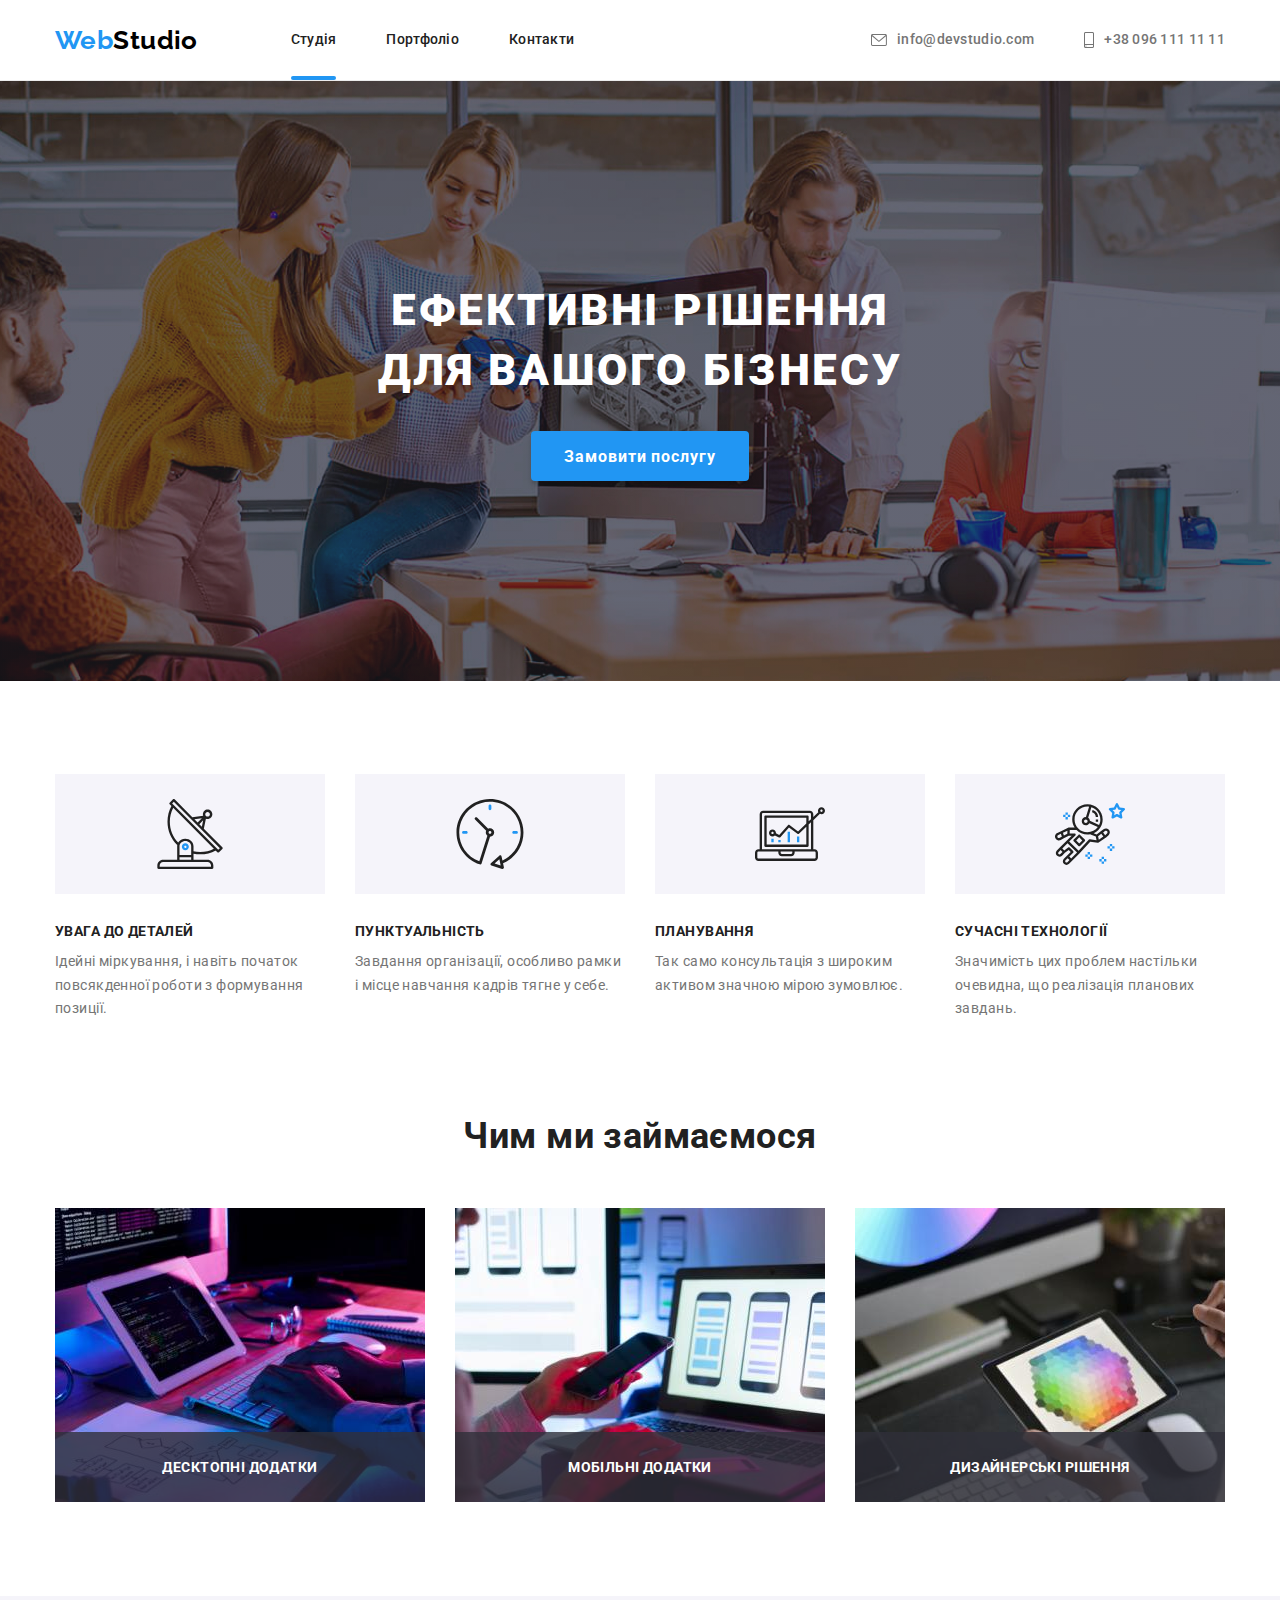
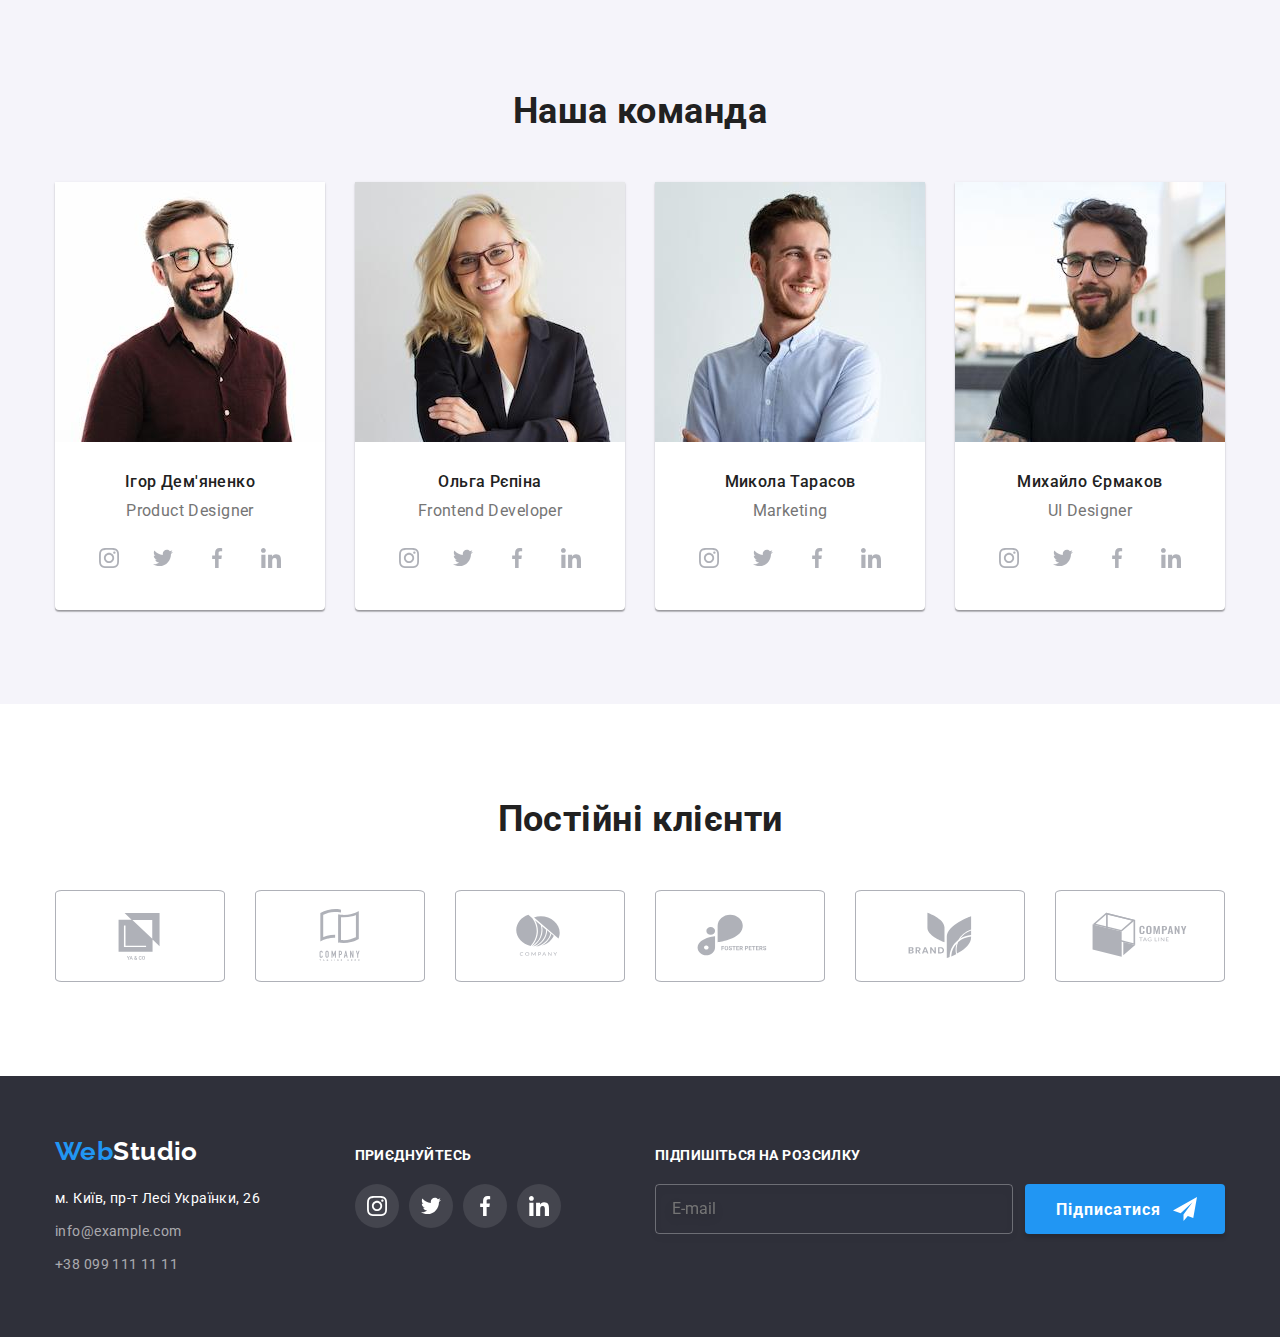
==== commit 52128fcd: "Final" ====
--- a/index.html
+++ b/index.html
@@ -12,7 +12,7 @@
         href="https://fonts.googleapis.com/css2?family=Montserrat:wght@400;700&family=Raleway:wght@700&family=Roboto:wght@400;500;700;900&display=swap"
         rel="stylesheet">
     <link rel="stylesheet" href="https://cdnjs.cloudflare.com/ajax/libs/modern-normalize/1.1.0/modern-normalize.min.css">
-    <link rel="stylesheet" href="./css/styles.css">
+    <link rel="stylesheet" href="./css/main.min.css">
 </head>
 
 <body>
@@ -20,8 +20,8 @@
     <header class="header">
         <div class="container header__container">
             <nav class="menu">
-                <a href="./index.html" class="logo"><span class="logo--blue">Web</span><span
-                        class="logo--black">Studio</span></a>
+                <a href="./index.html" class="logo"><span class="logo__text logo__text--blue">Web</span><span
+                        class="logo__text logo__text--black">Studio</span></a>
                 <ul class="menu__list list">
                     <li class="menu__item">
                         <a href="./index.html" class="link menu__link menu__current">Студія</a></li>
@@ -97,7 +97,7 @@
         </section>
         <section class="section example">
            <div class="container">
-            <h2 class="title">Чим ми займаємося</h2>
+            <h2 class="title example__title">Чим ми займаємося</h2>
             <ul class="list example__list">
                 <li class="example__item">
                     <div class="example__image-wrap">
@@ -122,39 +122,39 @@
         </section>
         <section class="section team">
            <div class="container">
-            <h2 class="title">Наша команда</h2>
+            <h2 class="title team__title">Наша команда</h2>
             <ul class="team__list list">
                 <li class="team__link">
                     <a href="">
                         <img src="./images/Igor.jpg" alt="Игорь" width="270"></a>
-                    <div class="team__card">
+                    <div class="team__card social">
                         <h3 class="team__name">Ігор Дем'яненко</h3>
                     <p class="team__profession">Product Designer</p>
                     <ul class="social__list list">
-                        <li>
-                            <a class="social__link" href="#">
-                                <svg class="social__icon--grey-color" aria-label="Посилання на Instagram" width="20px" height="20px">
+                        <li class="social__link">
+                            <a class="social__site" href="#">
+                                <svg class="social__icon social__icon--grey-color" aria-label="Посилання на Instagram" width="20px" height="20px">
                                     <use href="./images/icons.svg#icon-instagram"></use>
                                 </svg>
                             </a>
                         </li>
-                        <li>
-                            <a class="social__link" href="#">
-                                <svg class="social__icon--grey-color" aria-label="Посилання на Twitter" width="20px" height="20px">
+                        <li class="social__link">
+                            <a class="social__site" href="#">
+                                <svg class="social__icon social__icon--grey-color" aria-label="Посилання на Twitter" width="20px" height="20px">
                                     <use href="./images/icons.svg#icon-twitter"></use>
                                 </svg>
                             </a>
                         </li>
-                        <li>
-                            <a class="social__link" href="#">
-                                <svg class="social__icon--grey-color" aria-label="Посилання на Facebook" width="20px" height="20px">
+                        <li class="social__link">
+                            <a class="social__site" href="#">
+                                <svg class="social__icon social__icon--grey-color" aria-label="Посилання на Facebook" width="20px" height="20px">
                                     <use href="./images/icons.svg#icon-facebook"></use>
                                 </svg>
                             </a>
                         </li>
-                        <li>
-                            <a class="social__link" href="#">
-                                <svg class="social__icon--grey-color" aria-label="Посилання на Linkedin" width="20px" height="20px">
+                        <li class="social__link">
+                            <a class="social__site" href="#">
+                                <svg class="social__icon social__icon--grey-color" aria-label="Посилання на Linkedin" width="20px" height="20px">
                                     <use href="./images/icons.svg#icon-linkedin"></use>
                                 </svg>
                             </a>
@@ -165,34 +165,34 @@
                 <li class="team__link">
                     <a href="">
                         <img src="./images/Olga.jpg" alt="Ольга" width="270"></a>
-                    <div class="team__card">
+                    <div class="team__card social">
                         <h3 class="team__name">Ольга Рєпіна</h3>
                     <p class="team__profession">Frontend Developer</p>
                     <ul class="social__list list">
-                        <li>
-                            <a class="social__link" href="#">
-                                <svg class="social__icon--grey-color" aria-label="Посилання на Instagram" width="20px" height="20px">
+                        <li class="social__link">
+                            <a class="social__site" href="#">
+                                <svg class="social__icon social__icon--grey-color" aria-label="Посилання на Instagram" width="20px" height="20px">
                                     <use href="./images/icons.svg#icon-instagram"></use>
                                 </svg>
                             </a>
                         </li>
-                        <li>
-                            <a class="social__link" href="#">
-                                <svg class="social__icon--grey-color" aria-label="Посилання на Twitter" width="20px" height="20px">
+                        <li class="social__link">
+                            <a class="social__site" href="#">
+                                <svg class="social__icon social__icon--grey-color" aria-label="Посилання на Twitter" width="20px" height="20px">
                                     <use href="./images/icons.svg#icon-twitter"></use>
                                 </svg>
                             </a>
                         </li>
-                        <li>
-                            <a class="social__link" href="#">
-                                <svg class="social__icon--grey-color" aria-label="Посилання на Facebook" width="20px" height="20px">
+                        <li class="social__link">
+                            <a class="social__site" href="#">
+                                <svg class="social__icon social__icon--grey-color" aria-label="Посилання на Facebook" width="20px" height="20px">
                                     <use href="./images/icons.svg#icon-facebook"></use>
                                 </svg>
                             </a>
                         </li>
-                        <li>
-                            <a class="social__link" href="#">
-                                <svg class="social__icon--grey-color" aria-label="Посилання на Linkedin" width="20px" height="20px">
+                        <li class="social__link">
+                            <a class="social__site" href="#">
+                                <svg class="social__icon social__icon--grey-color" aria-label="Посилання на Linkedin" width="20px" height="20px">
                                     <use href="./images/icons.svg#icon-linkedin"></use>
                                 </svg>
                             </a>
@@ -203,34 +203,34 @@
                 <li class="team__link">
                     <a href="">
                         <img src="./images/Mukolay.jpg" alt="Николай" width="270"></a>
-                    <div class="team__card">
+                    <div class="team__card social">
                         <h3 class="team__name">Микола Тарасов</h3>
                     <p class="team__profession">Marketing</p>
                     <ul class="social__list list">
-                        <li>
-                            <a class="social__link" href="#">
-                                <svg class="social__icon--grey-color" aria-label="Посилання на Instagram" width="20px" height="20px">
+                        <li class="social__link">
+                            <a class="social__site" href="#">
+                                <svg class="social__icon social__icon--grey-color" aria-label="Посилання на Instagram" width="20px" height="20px">
                                     <use href="./images/icons.svg#icon-instagram"></use>
                                 </svg>
                             </a>
                         </li>
-                        <li>
-                            <a class="social__link" href="#">
-                                <svg class="social__icon--grey-color" aria-label="Посилання на Twitter" width="20px" height="20px">
+                        <li class="social__link">
+                            <a class="social__site" href="#">
+                                <svg class="social__icon social__icon--grey-color" aria-label="Посилання на Twitter" width="20px" height="20px">
                                     <use href="./images/icons.svg#icon-twitter"></use>
                                 </svg>
                             </a>
                         </li>
-                        <li>
-                            <a class="social__link" href="#">
-                                <svg class="social__icon--grey-color" aria-label="Посилання на Facebook" width="20px" height="20px">
+                        <li class="social__link">
+                            <a class="social__site" href="#">
+                                <svg class="social__icon social__icon--grey-color" aria-label="Посилання на Facebook" width="20px" height="20px">
                                     <use href="./images/icons.svg#icon-facebook"></use>
                                 </svg>
                             </a>
                         </li>
-                        <li>
-                            <a class="social__link" href="#">
-                                <svg class="social__icon--grey-color" aria-label="Посилання на Linkedin" width="20px" height="20px">
+                        <li class="social__link">
+                            <a class="social__site" href="#">
+                                <svg class="social__icon social__icon--grey-color" aria-label="Посилання на Linkedin" width="20px" height="20px">
                                     <use href="./images/icons.svg#icon-linkedin"></use>
                                 </svg>
                             </a>
@@ -241,34 +241,34 @@
                 <li class="team__link">
                     <a href="">
                         <img src="./images/Muhaylo.jpg" alt="Михаил" width="270"></a>
-                    <div class="team__card">
+                    <div class="team__card social">
                         <h3 class="team__name">Михайло Єрмаков</h3>
                     <p class="team__profession">UI Designer</p>
                     <ul class="social__list list">
-                        <li>
-                            <a class="social__link" href="#">
-                                <svg class="social__icon--grey-color" aria-label="Посилання на Instagram" width="20px" height="20px">
+                        <li class="social__link">
+                            <a class="social__site" href="#">
+                                <svg class="social__icon social__icon--grey-color" aria-label="Посилання на Instagram" width="20px" height="20px">
                                     <use href="./images/icons.svg#icon-instagram"></use>
                                 </svg>
                             </a>
                         </li>
-                        <li>
-                            <a class="social__link" href="#">
-                                <svg class="social__icon--grey-color" aria-label="Посилання на Twitter" width="20px" height="20px">
+                        <li class="social__link">
+                            <a class="social__site" href="#">
+                                <svg class="social__icon social__icon--grey-color" aria-label="Посилання на Twitter" width="20px" height="20px">
                                     <use href="./images/icons.svg#icon-twitter"></use>
                                 </svg>
                             </a>
                         </li>
-                        <li>
-                            <a class="social__link" href="#">
-                                <svg class="social__icon--grey-color" aria-label="Посилання на Facebook" width="20px" height="20px">
+                        <li class="social__link">
+                            <a class="social__site" href="#">
+                                <svg class="social__icon social__icon--grey-color" aria-label="Посилання на Facebook" width="20px" height="20px">
                                     <use href="./images/icons.svg#icon-facebook"></use>
                                 </svg>
                             </a>
                         </li>
-                        <li>
-                            <a class="social__link" href="#">
-                                <svg class="social__icon--grey-color" aria-label="Посилання на Linkedin" width="20px" height="20px">
+                        <li class="social__link">
+                            <a class="social__site" href="#">
+                                <svg class="social__icon social__icon--grey-color" aria-label="Посилання на Linkedin" width="20px" height="20px">
                                     <use href="./images/icons.svg#icon-linkedin"></use>
                                 </svg>
                             </a>
@@ -281,7 +281,7 @@
         </section>
         <section class=" section clients">
             <div class="container">
-                <h2 class="title">Постійні клієнти</h2>
+                <h2 class="title clients__title">Постійні клієнти</h2>
                 <ul class="list clients__list">
                     <li class="clients__item-wrap">
                         <a class="clients__link" href="">
@@ -327,49 +327,49 @@
         <div class="footer__container container">
             <div class="footer__wrap">
                 <div class="footer__logo-wrap">
-                    <a href="./index.html" class="logo"><span class="logo--blue">Web</span><span class="logo--white">Studio</span></a>
+                    <a href="./index.html" class="logo"><span class=" logo__text logo__text--blue">Web</span><span class="logo__text logo__text--white">Studio</span></a>
                 </div>
                 <address class="address">
-                    <ul class="address__list">
+                    <ul class="list address__list">
                         <li class="address__item">
-                            <a href="" class="address__contacts--color-white">м. Київ, пр-т Лесі Українки, 26</a>
+                            <a href="" class="address__contacts address__contacts--color-white">м. Київ, пр-т Лесі Українки, 26</a>
                         </li>
                         <li class="address__item">
-                            <a href="mailto:info@example.com" class="address__contacts--color-grey">info@example.com</a>
+                            <a href="mailto:info@example.com" class="address__contacts address__contacts--color-grey">info@example.com</a>
                         </li>
                         <li class="address__item">
-                            <a href="tel:+380991111111" class="address__contacts--color-grey">+38 099 111 11 11</a>
+                            <a href="tel:+380991111111" class="address__contacts address__contacts--color-grey">+38 099 111 11 11</a>
                         </li>
                     </ul>
                 </address>
             </div>
             <div class="social">
-                <h2 class="call-to-action">приєднуйтесь</h2>
+                <h2 class="cta-title">приєднуйтесь</h2>
                 <ul class="social__list list">
-                    <li>
-                        <a class="social__link" href="#">
-                            <svg class="social__icon--white-color" aria-label="Посилання на Instagram" width="20px" height="20px">
+                    <li class="social__link">
+                        <a class="social__site" href="#">
+                            <svg class="social__icon social__icon--white-color" aria-label="Посилання на Instagram" width="20px" height="20px">
                                 <use href="./images/icons.svg#icon-instagram"></use>
                             </svg>
                         </a>
                     </li>
-                    <li>
-                        <a class="social__link" href="#">
-                            <svg class="social__icon--white-color" aria-label="Посилання на Twitter" width="20px" height="20px">
+                    <li class="social__link">
+                        <a class="social__site" href="#">
+                            <svg class="social__icon social__icon--white-color" aria-label="Посилання на Twitter" width="20px" height="20px">
                                 <use href="./images/icons.svg#icon-twitter"></use>
                             </svg>
                         </a>
                     </li>
-                    <li>
-                        <a class="social__link" href="#">
-                            <svg class="social__icon--white-color" aria-label="Посилання на Facebook" width="20px" height="20px">
+                    <li class="social__link">
+                        <a class="social__site" href="#">
+                            <svg class="social__icon social__icon--white-color" aria-label="Посилання на Facebook" width="20px" height="20px">
                                 <use href="./images/icons.svg#icon-facebook"></use>
                             </svg>
                         </a>
                     </li>
-                    <li>
-                        <a class="social__link" href="#">
-                            <svg class="social__icon--white-color" aria-label="Посилання на Linkedin" width="20px" height="20px">
+                    <li class="social__link">
+                        <a class="social__site" href="#">
+                            <svg class="social__icon social__icon--white-color" aria-label="Посилання на Linkedin" width="20px" height="20px">
                                 <use href="./images/icons.svg#icon-linkedin"></use>
                             </svg>
                         </a>
@@ -377,7 +377,7 @@
                 </ul>
             </div>
             <div class="subscribe">
-                <h2 class="call-to-action">Підпишіться на розсилку</h2>
+                <h2 class="cta-title">Підпишіться на розсилку</h2>
                 <form class="subscribe__form">
                     <div>
                         <label class="subscribe__label" for="email"></label>
@@ -395,7 +395,7 @@
     </footer>
     <div data-modal class="backdrop is-hidden">
         <div class="modal">
-            <h2 class="modal__title">Залиште свої дані, ми вам передзвонимо</h2>
+            <h2 class="title modal__title">Залиште свої дані, ми вам передзвонимо</h2>
             <form class="modal__form">
                 <div class="form-field">
                     <label class="form-field__label" for="user-name">Ім'я</label>
--- a/css/main.min.css
+++ b/css/main.min.css
@@ -0,0 +1 @@
+.list{list-style:none;padding-left:0;margin:0}img{display:block;max-width:100%;height:auto}.link{text-decoration:none;color:inherit}address{font-style:normal;display:-webkit-box;display:-ms-flexbox;display:flex;-webkit-box-align:center;-ms-flex-align:center;align-items:center;padding-left:0px}h1,h2,h3,p{margin-top:0px}:root{--base-background-color:#ffffff;--background-hero-footer: #2f303a;--background-section: #f5f4fa;--background-color-button: #188ce8;--primary-text-color: #212121;--secondary-text-color: #757575;--icon-color: #afb1b8;--full-white-color: #ffffff;--partial-white-color:rgba(255, 255, 255, 0.6);--accent-color: #2196f3;--black-color: #000000;--project__link-animation:#eeeeee;--main-font: Roboto;--secondary-font: Raleway}.visually-hidden{width:1px;height:1px;margin:-1px;border:0;padding:0;white-space:nowrap;-webkit-clip-path:inset(100%);clip-path:inset(100%);clip:rect(0 0 0 0);overflow:hidden}is-hidden{visibility:hidden;opacity:0;pointer-events:none}body{background-color:var(--base-background-color);color:var(--primary-text-color);font-family:var(--main-font),sans-serif;font-size:14px;letter-spacing:.03em}.container{width:1200px;margin:0 auto;padding-right:15px;padding-left:15px}.section{padding-top:94px;padding-bottom:94px}.logo{text-decoration:none}.logo__text{font-family:var(--secondary-font);font-size:26px;line-height:1.19;font-weight:700}.logo__text--blue{color:var(--accent-color)}.logo__text--black{color:var(--black-color)}.logo__text--white{color:var(--full-white-color)}.button{min-width:200px;height:50px;background-color:var(--accent-color);color:var(--full-white-color);font-family:inherit;font-weight:700;font-size:16px;-webkit-box-align:center;-ms-flex-align:center;align-items:center;line-height:1.88;letter-spacing:.06em;border:1px solid rgba(0,0,0,0);border-radius:4px;cursor:pointer;-webkit-box-shadow:0px 4px 4px rgba(0,0,0,.15);box-shadow:0px 4px 4px rgba(0,0,0,.15);-webkit-transition:background-color 250ms cubic-bezier(0.4, 0, 0.2, 1);transition:background-color 250ms cubic-bezier(0.4, 0, 0.2, 1)}.button:hover{background-color:var(--background-color-button)}.title{text-align:center;font-size:36px;font-weight:700;line-height:1.17}.cta-title{margin-top:12px;margin-bottom:20px;color:var(--full-white-color);font-size:14px;font-weight:700;line-height:1.14;text-transform:uppercase}.icon{display:inline-block;stroke-width:0;stroke:currentColor;fill:currentColor;-webkit-transition:fill 250ms cubic-bezier(0.4, 0, 0.2, 1);transition:fill 250ms cubic-bezier(0.4, 0, 0.2, 1)}.header{background-color:var(--base-background-color);border-bottom:1px solid #ececec}.header__container{display:-webkit-box;display:-ms-flexbox;display:flex;-webkit-box-align:center;-ms-flex-align:center;align-items:center;-webkit-box-pack:justify;-ms-flex-pack:justify;justify-content:space-between}.menu{display:-webkit-box;display:-ms-flexbox;display:flex;-webkit-box-align:center;-ms-flex-align:center;align-items:center}.menu__list{display:-webkit-box;display:-ms-flexbox;display:flex;margin-left:93px;font-weight:500;line-height:1.14;letter-spacing:.02em}.menu__item:not(:last-child){margin-right:50px}.menu__item{position:relative}.menu__current::after{position:absolute;left:0;bottom:0;display:-webkit-box;display:-ms-flexbox;display:flex;content:"";width:100%;height:4px;background-color:var(--accent-color);border-radius:2px}.menu__link{display:block;padding-top:32px;padding-bottom:32px;color:var(--primary-text-color)}.menu__link.current,.menu__link:hover,.menu__link:focus{color:var(--accent-color);outline:none;-webkit-transition:color 250ms cubic-bezier(0.4, 0, 0.2, 1);transition:color 250ms cubic-bezier(0.4, 0, 0.2, 1)}.contacts{display:-webkit-box;display:-ms-flexbox;display:flex;font-weight:500;line-height:1.14;letter-spacing:.02em}.contacts__link{color:var(--secondary-text-color);padding-top:32px;padding-bottom:32px}.contacts__link:hover,.contacts__link:focus{color:var(--accent-color);-webkit-transition:color 250ms cubic-bezier(0.4, 0, 0.2, 1);transition:color 250ms cubic-bezier(0.4, 0, 0.2, 1)}.contacts__item:not(:first-child){margin-left:50px}.contacts__link{display:-webkit-box;display:-ms-flexbox;display:flex;-webkit-box-align:center;-ms-flex-align:center;align-items:center}.contacts__link:focus{outline:none}.contacts__icon{margin-right:10px;fill:var(--secondary-text-color);display:-webkit-box;display:-ms-flexbox;display:flex;-webkit-box-align:center;-ms-flex-align:center;align-items:center}.contacts__link:hover .contacts__icon,.contacts__link:focus .contacts__icon{fill:var(--accent-color)}.hero{max-width:1600px;margin-left:auto;margin-right:auto;background-color:var(--background-hero-footer);text-align:center;padding-top:200px;padding-bottom:200px;background-image:-webkit-gradient(linear, left top, right top, from(rgba(47, 48, 58, 0.4)), to(rgba(47, 48, 58, 0.4))),url(../images/hero-bkg.jpg);background-image:linear-gradient(to right, rgba(47, 48, 58, 0.4), rgba(47, 48, 58, 0.4)),url(../images/hero-bkg.jpg);background-size:cover;background-repeat:no-repeat;background-position:center}.hero__title{margin-bottom:30px;color:var(--full-white-color);font-size:44px;line-height:1.36;font-weight:900;letter-spacing:.06em;text-transform:uppercase}.hero__button{padding:10px 32px}.features{padding-bottom:0px}.features__list{display:-webkit-box;display:-ms-flexbox;display:flex;-ms-flex-wrap:wrap;flex-wrap:wrap}.features__item{width:270px;margin-right:30px}.features__item:nth-child(4n){margin-right:0px}.features__head{font-size:14px;font-weight:700;text-transform:uppercase;line-height:1.14;margin-bottom:10px}.features__text{margin-bottom:0px;color:var(--secondary-text-color);line-height:1.71}.features__icon-wrap{display:-webkit-box;display:-ms-flexbox;display:flex;margin-bottom:30px;width:270px;height:120px;-webkit-box-align:center;-ms-flex-align:center;align-items:center;-webkit-box-pack:center;-ms-flex-pack:center;justify-content:center;background-color:var(--background-section)}.example__list{display:-webkit-box;display:-ms-flexbox;display:flex;-ms-flex-wrap:wrap;flex-wrap:wrap}.example__item{width:370px;margin-right:30px}.example__item:nth-child(3n){margin-right:0px}.example__image-wrap{position:relative;overflow:hidden}.example__title,.clients__title,.team__title{margin-top:0px;margin-bottom:50px}.example__text{position:absolute;width:100%;left:0;bottom:0;padding:27px 82px;margin-bottom:0;font-style:normal;font-weight:700;line-height:1.143;background-color:rgba(47,48,58,.8);color:var(--full-white-color);text-align:center;text-transform:uppercase}.team{background-color:var(--background-section)}.team__list{display:-webkit-box;display:-ms-flexbox;display:flex;-ms-flex-wrap:wrap;flex-wrap:wrap}.team__link{margin-right:30px;background-color:var(--base-background-color);text-align:center;-webkit-box-shadow:0px 1px 3px rgba(0,0,0,.12),0px 1px 1px rgba(0,0,0,.14),0px 2px 1px rgba(0,0,0,.2);box-shadow:0px 1px 3px rgba(0,0,0,.12),0px 1px 1px rgba(0,0,0,.14),0px 2px 1px rgba(0,0,0,.2);border-radius:0px 0px 4px 4px}.team__link:nth-child(4n){margin-right:0px}.team__card{padding-top:30px;padding-bottom:30px}.team__name{margin-bottom:10px;font-weight:500;font-size:16px;line-height:1.19}.team__profession{color:var(--secondary-text-color);font-size:16px;line-height:1.19;margin-bottom:0px}.social__list{display:-webkit-box;display:-ms-flexbox;display:flex;padding-left:0px;margin:0px;-webkit-box-align:center;-ms-flex-align:center;align-items:center;-webkit-box-pack:center;-ms-flex-pack:center;justify-content:center}.team__link .social__list{margin-top:16px}.social__list :last-child{margin-right:0px}.social__link{display:-webkit-box;display:-ms-flexbox;display:flex;width:44px;height:44px;margin-right:10px;border-radius:50%;-webkit-box-align:center;-ms-flex-align:center;align-items:center;-webkit-box-pack:center;-ms-flex-pack:center;justify-content:center;background-color:rgba(255,255,255,.1);-webkit-transition:fill 250ms cubic-bezier(0.4, 0, 0.2, 1),background-color 250ms cubic-bezier(0.4, 0, 0.2, 1);transition:fill 250ms cubic-bezier(0.4, 0, 0.2, 1),background-color 250ms cubic-bezier(0.4, 0, 0.2, 1)}.social__link:hover,.social__link:focus{fill:var(--full-white-color);background-color:var(--accent-color);outline:none}.social__site{display:-webkit-box;display:-ms-flexbox;display:flex;-webkit-box-align:center;-ms-flex-align:center;align-items:center;-webkit-box-pack:center;-ms-flex-pack:center;justify-content:center}.social__icon{-webkit-transition:fill 250ms cubic-bezier(0.4, 0, 0.2, 1);transition:fill 250ms cubic-bezier(0.4, 0, 0.2, 1)}.social__icon--grey-color{fill:var(--icon-color)}.social__link:hover .social__icon--grey-color,.social__link:focus .social__icon--grey-color{fill:var(--full-white-color)}.social__icon--white-color{fill:var(--full-white-color)}.clients__list{display:-webkit-box;display:-ms-flexbox;display:flex;-ms-flex-wrap:wrap;flex-wrap:wrap}.clients__item-wrap{display:-webkit-box;display:-ms-flexbox;display:flex;margin-right:30px;width:170px;height:92px}.clients__item-wrap:last-child{margin-right:0px}.clients__link{display:-webkit-box;display:-ms-flexbox;display:flex;width:170px;height:92px;-webkit-box-align:center;-ms-flex-align:center;align-items:center;-webkit-box-pack:center;-ms-flex-pack:center;justify-content:center;border:1px solid var(--icon-color);border-radius:4%;-webkit-transition:border 250ms cubic-bezier(0.4, 0, 0.2, 1);transition:border 250ms cubic-bezier(0.4, 0, 0.2, 1)}.clients__logo{fill:var(--icon-color);-webkit-transition:fill 250ms cubic-bezier(0.4, 0, 0.2, 1);transition:fill 250ms cubic-bezier(0.4, 0, 0.2, 1)}.clients__link:hover .clients__logo,.clients__link:focus .clients__logo{fill:var(--accent-color)}.clients__link:focus,.clients__link:hover{border:1px solid var(--accent-color);outline:1px solid rgba(0,0,0,0);border-radius:4px}.footer{background-color:var(--background-hero-footer);padding-top:60px;padding-bottom:60px}.footer__container{display:-webkit-box;display:-ms-flexbox;display:flex;-webkit-box-pack:justify;-ms-flex-pack:justify;justify-content:space-between}.footer__logo-wrap{margin-bottom:20px}.address__list{margin:0;padding:0}.address__item{margin-bottom:9px}.address__item:last-child{margin-bottom:0px}.address__contacts{text-decoration:none;font-style:normal;line-height:1.71;-webkit-transition:color 250ms cubic-bezier(0.4, 0, 0.2, 1);transition:color 250ms cubic-bezier(0.4, 0, 0.2, 1)}.address__contacts--color-white{color:var(--full-white-color)}.address__contacts--color-white:hover,.address__contacts--color-white:focus{color:var(--accent-color)}.address__contacts--color-grey{color:var(--partial-white-color)}.address__contacts--color-grey:hover,.address__contacts--color-grey:focus{color:var(--accent-color)}.subscribe__form{display:-webkit-box;display:-ms-flexbox;display:flex}.subscribe__input{width:358px;height:50px;margin:0;padding:15px 16px 15px 16px;font-weight:400;font-size:16px;line-height:1.25;color:var(--full-white-color);background-color:rgba(0,0,0,0);border:1px solid rgba(255,255,255,.3);-webkit-filter:drop-shadow(0px 4px 4px rgba(0, 0, 0, 0.15));filter:drop-shadow(0px 4px 4px rgba(0, 0, 0, 0.15));border-radius:4px}.subscribe__input:placeholder{color:var(--partial-white-color);font-weight:400;font-size:16px;line-height:1.25}.subscribe__button-block{position:relative}.subscribe__button{padding:10px 62px 10px 29px;margin-left:12px}.subscribe__icon{position:absolute;right:28px;top:50%;fill:var(--full-white-color);-webkit-transform:translateY(-50%);transform:translateY(-50%)}.backdrop{position:fixed;top:0;left:0;width:100%;height:100%;background:rgba(0,0,0,.2);opacity:1;-webkit-transition:opacity 250ms cubic-bezier(0.4, 0, 0.2, 1);transition:opacity 250ms cubic-bezier(0.4, 0, 0.2, 1)}.backdrop.is-hidden{visibility:hidden;opacity:0;pointer-events:none}.modal{position:absolute;min-width:528px;min-height:581px;padding:40px;background-color:var(--full-white-color);top:50%;left:50%;-webkit-transform:translate(-50%, -50%) scale(1);transform:translate(-50%, -50%) scale(1);-webkit-transition:-webkit-transform 250ms cubic-bezier(0.4, 0, 0.2, 1);transition:-webkit-transform 250ms cubic-bezier(0.4, 0, 0.2, 1);transition:transform 250ms cubic-bezier(0.4, 0, 0.2, 1);transition:transform 250ms cubic-bezier(0.4, 0, 0.2, 1), -webkit-transform 250ms cubic-bezier(0.4, 0, 0.2, 1);-webkit-box-shadow:0px 4px 4px rgba(0,0,0,.25),0px 4px 4px rgba(0,0,0,.25);box-shadow:0px 4px 4px rgba(0,0,0,.25),0px 4px 4px rgba(0,0,0,.25)}.backdrop.is-hidden .modal{-webkit-transform:translate(-50%, -50%) scale(1.1);transform:translate(-50%, -50%) scale(1.1)}.modal__title{margin-bottom:0;font-size:20px;line-height:1.15}.modal__form{margin-top:12px}.modal__close-button{position:absolute;top:0;right:0;margin:8px;display:-webkit-box;display:-ms-flexbox;display:flex;width:30px;height:30px;border-radius:50%;-webkit-box-align:center;-ms-flex-align:center;align-items:center;background-color:var(--full-white-color);border:1px solid rgba(0,0,0,.1);-webkit-transition:fill 250ms cubic-bezier(0.4, 0, 0.2, 1);transition:fill 250ms cubic-bezier(0.4, 0, 0.2, 1);cursor:pointer}.modal__close-button:hover,.modal__close-button:focus{outline:none;fill:var(--accent-color)}.modal__submit-button{display:-webkit-box;display:-ms-flexbox;display:flex;margin:auto;padding:0;-webkit-box-pack:center;-ms-flex-pack:center;justify-content:center}.form-field{margin-top:10px}.form-field:first-child{margin-top:0}.form-field__label{display:block;width:100%;margin-bottom:4px;font-weight:400;font-size:12px;line-height:1.17;letter-spacing:.01em;color:var(--secondary-text-color)}.form-field__input-wrap{position:relative}.form-field__input{width:100%;padding:12px 12px 12px 42px;border:1px solid rgba(33,33,33,.2);border-radius:4px;font-weight:400;font-size:12px;line-height:1.17;letter-spacing:.01em;color:var(--primary-text-color);-webkit-transition:border 250ms cubic-bezier(0.4, 0, 0.2, 1);transition:border 250ms cubic-bezier(0.4, 0, 0.2, 1)}.form-field__input:focus{border:1px solid var(--accent-color);outline:none}.form-field__icon{position:absolute;left:12px;top:11px;-webkit-transition:fill 250ms cubic-bezier(0.4, 0, 0.2, 1);transition:fill 250ms cubic-bezier(0.4, 0, 0.2, 1)}.form-field__input:focus+.form-field__icon{fill:var(--accent-color)}.form-field__textarea{width:100%;height:120px;padding:12px 16px;resize:none;border:1px solid rgba(33,33,33,.2);border-radius:4px;font-weight:400;font-size:12px;line-height:1.17;letter-spacing:.01em;color:var(--primary-text-color);-webkit-transition:border 250ms cubic-bezier(0.4, 0, 0.2, 1);transition:border 250ms cubic-bezier(0.4, 0, 0.2, 1)}.form-field__textarea:focus{border:1px solid var(--accent-color);outline:none;color:var(--black-color)}.form-field__textarea::-webkit-input-placeholder{color:rgba(117,117,117,.5)}.form-field__textarea::-moz-placeholder{color:rgba(117,117,117,.5)}.form-field__textarea:-ms-input-placeholder{color:rgba(117,117,117,.5)}.form-field__textarea::-ms-input-placeholder{color:rgba(117,117,117,.5)}.form-field__textarea::placeholder{color:rgba(117,117,117,.5)}.chekbox{margin-top:20px;margin-bottom:30px}.chekbox__label{display:-webkit-box;display:-ms-flexbox;display:flex;-webkit-box-pack:center;-ms-flex-pack:center;justify-content:center;-webkit-box-align:center;-ms-flex-align:center;align-items:center;font-weight:400;font-size:14px;line-height:1.71;color:var(--secondary-text-color)}.chekbox__input{appearance:none;-webkit-appearance:none;-moz-appearance:none}.chekbox__icon{display:inline-block;margin-bottom:3px;width:16px;height:15px;border:1px solid var(--primary-text-color);border-radius:2px;margin-right:8.3px;fill:rgba(0,0,0,0);-webkit-transition:background-color 250ms cubic-bezier(0.4, 0, 0.2, 1),fill 250ms cubic-bezier(0.4, 0, 0.2, 1);transition:background-color 250ms cubic-bezier(0.4, 0, 0.2, 1),fill 250ms cubic-bezier(0.4, 0, 0.2, 1)}.chekbox__input:checked+.chekbox__icon{background-color:var(--accent-color);fill:var(--full-white-color);border:none}.chekbox__terms-link{color:var(--accent-color)}.filters{display:-webkit-box;display:-ms-flexbox;display:flex;-webkit-box-pack:center;-ms-flex-pack:center;justify-content:center}.filters__filter-button{padding:6px 24px;font-family:inherit;font-weight:500;font-size:16px;line-height:1.62;text-align:center;background-color:var(--background-section);color:var(--primary-text-color);letter-spacing:.03em;border:1px solid rgba(0,0,0,0);border-radius:4px;-webkit-transition:background-color 250ms cubic-bezier(0.4, 0, 0.2, 1),color 250ms cubic-bezier(0.4, 0, 0.2, 1),-webkit-box-shadow 250ms cubic-bezier(0.4, 0, 0.2, 1);transition:background-color 250ms cubic-bezier(0.4, 0, 0.2, 1),color 250ms cubic-bezier(0.4, 0, 0.2, 1),-webkit-box-shadow 250ms cubic-bezier(0.4, 0, 0.2, 1);transition:background-color 250ms cubic-bezier(0.4, 0, 0.2, 1),color 250ms cubic-bezier(0.4, 0, 0.2, 1),box-shadow 250ms cubic-bezier(0.4, 0, 0.2, 1);transition:background-color 250ms cubic-bezier(0.4, 0, 0.2, 1),color 250ms cubic-bezier(0.4, 0, 0.2, 1),box-shadow 250ms cubic-bezier(0.4, 0, 0.2, 1),-webkit-box-shadow 250ms cubic-bezier(0.4, 0, 0.2, 1)}.filters__filter-button:hover,.filters__filter-button:focus{background-color:var(--accent-color);color:var(--full-white-color);-webkit-box-shadow:0px 3px 1px rgba(0,0,0,.1),0px 1px 2px rgba(0,0,0,.08),0px 2px 2px rgba(0,0,0,.12);box-shadow:0px 3px 1px rgba(0,0,0,.1),0px 1px 2px rgba(0,0,0,.08),0px 2px 2px rgba(0,0,0,.12);border-radius:4px;outline:none}.filters__item:not(:last-child){margin-right:8px}.project-wrap{margin-top:50px}.project__list{display:-webkit-box;display:-ms-flexbox;display:flex;-ms-flex-wrap:wrap;flex-wrap:wrap}.project__item{margin-right:30px;margin-bottom:30px;width:370px}.project__item:nth-child(3n){margin-right:0px}.project__item:nth-last-child(-n+3){margin-bottom:0px}.project__link{display:block;text-decoration:none;color:var(--primary-text-color);border:1px solid rgba(0,0,0,0);-webkit-transition:border 250ms cubic-bezier(0.4, 0, 0.2, 1),-webkit-box-shadow 250ms cubic-bezier(0.4, 0, 0.2, 1);transition:border 250ms cubic-bezier(0.4, 0, 0.2, 1),-webkit-box-shadow 250ms cubic-bezier(0.4, 0, 0.2, 1);transition:border 250ms cubic-bezier(0.4, 0, 0.2, 1),box-shadow 250ms cubic-bezier(0.4, 0, 0.2, 1);transition:border 250ms cubic-bezier(0.4, 0, 0.2, 1),box-shadow 250ms cubic-bezier(0.4, 0, 0.2, 1),-webkit-box-shadow 250ms cubic-bezier(0.4, 0, 0.2, 1)}.project__link:hover,.project__link:focus{outline:none;border:1px solid var(--project__link-animation);-webkit-box-shadow:0px 1px 1px rgba(0,0,0,.12),0px 4px 4px rgba(0,0,0,.06),1px 4px 6px rgba(0,0,0,.16);box-shadow:0px 1px 1px rgba(0,0,0,.12),0px 4px 4px rgba(0,0,0,.06),1px 4px 6px rgba(0,0,0,.16)}.project__image-wrap{position:relative;overflow:hidden}.project__overlay{position:absolute;top:0;left:0;width:100%;height:100%;padding:63px 24px;margin:0;font-family:var(--main-font);font-size:18px;font-weight:400;line-height:1.56;letter-spacing:.03em;color:var(--full-white-color);background:rgba(33,150,243,.9);-webkit-box-shadow:0px 4px 4px rgba(0,0,0,.25),0px 4px 4px rgba(0,0,0,.25);box-shadow:0px 4px 4px rgba(0,0,0,.25),0px 4px 4px rgba(0,0,0,.25);-webkit-transform:translateY(101%);transform:translateY(101%);-webkit-transition:-webkit-transform 250ms cubic-bezier(0.4, 0, 0.2, 1);transition:-webkit-transform 250ms cubic-bezier(0.4, 0, 0.2, 1);transition:transform 250ms cubic-bezier(0.4, 0, 0.2, 1);transition:transform 250ms cubic-bezier(0.4, 0, 0.2, 1), -webkit-transform 250ms cubic-bezier(0.4, 0, 0.2, 1)}.project__link:hover .project__overlay{-webkit-transform:translateY(0);transform:translateY(0)}.project__description{border:1px solid #eee;padding:20px 24px}.project__name{margin-bottom:4px;font-weight:700;font-size:18px;line-height:2;letter-spacing:.06em}.project__product-name{margin-bottom:0px;color:var(--secondary-text-color);font-size:16px;line-height:1.88}/*# sourceMappingURL=main.min.css.map */